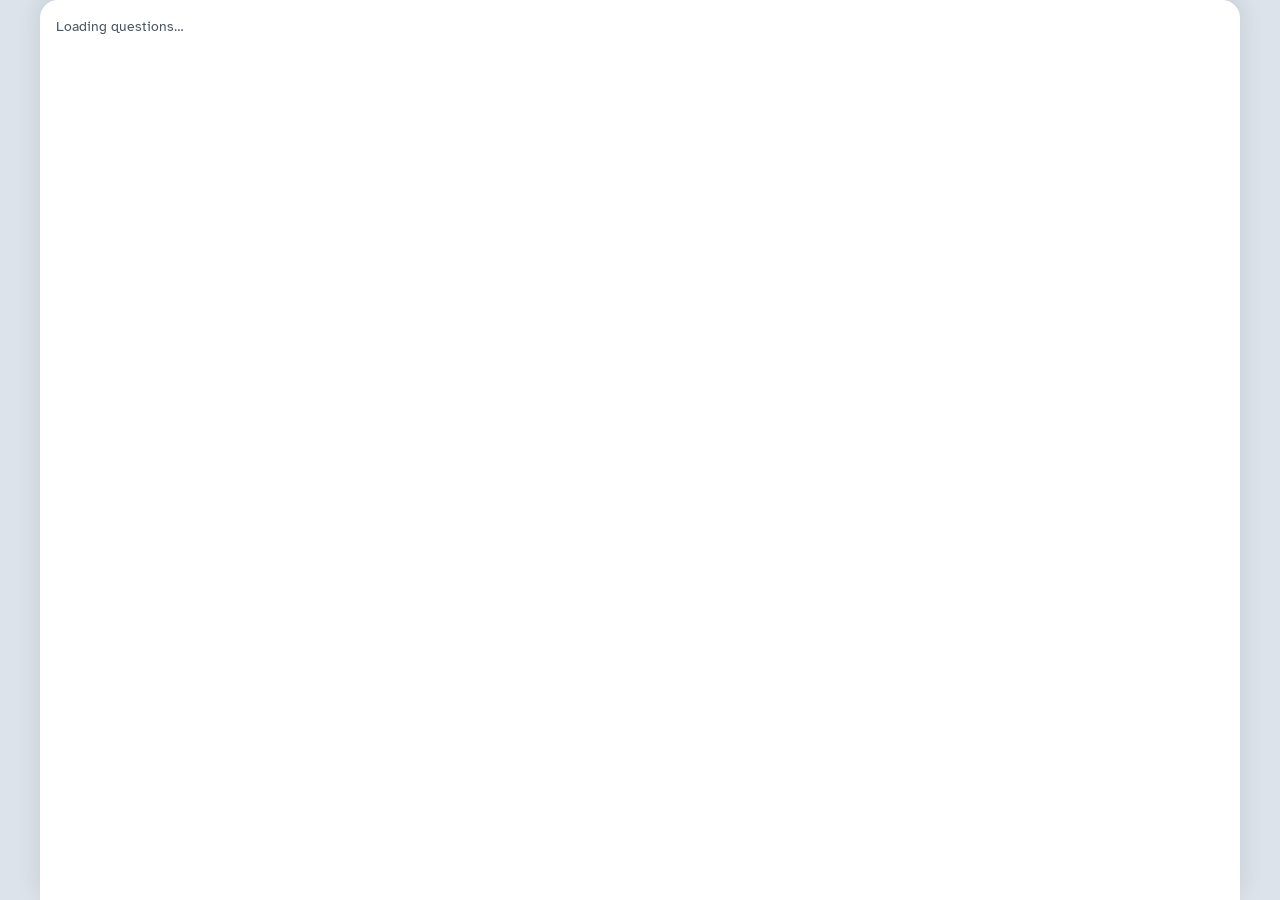
==== cna/index.html @ fd545876 "Jingle player: pick the sound - grand piano, electric piano or honky-tonk (saved per topic) Co-Autho" ====
<!doctype html>
<html lang="en">
<head>
<meta charset="utf-8">
<script>window.BUILD = "202611260921"; /* Auto-update: see tools/release.py */
(function () { try { fetch("../version.json?t=" + Date.now(), { cache: "no-store" }).then(function (r) { return r.ok ? r.json() : null; }).then(function (j) {
  if (!j || !j.build || j.build === window.BUILD) return;
  var k = "obReloaded:" + j.build; try { if (sessionStorage.getItem(k)) return; sessionStorage.setItem(k, "1"); } catch (e) {}
  var u = new URL(location.href); u.searchParams.set("u", j.build); location.replace(u.toString());
}).catch(function () {}); } catch (e) {} })();</script>
<meta name="viewport" content="width=device-width, initial-scale=1, viewport-fit=cover">
<title>CNA Ready Mock-up</title>
<link rel="stylesheet" href="https://fonts.googleapis.com/css2?family=Atkinson+Hyperlegible:wght@400;700&family=Fredoka:wght@500;600&display=swap">
<link rel="stylesheet" href="../css/app.css?v=202611260921">
<link rel="stylesheet" href="../css/evidence.css?v=202611260921">
<link rel="stylesheet" href="../css/calc.css?v=202611260921">
<link rel="stylesheet" href="../css/home.css?v=202611260921">
<link rel="stylesheet" href="../css/views.css?v=202611260921">
<link rel="stylesheet" href="../css/voice.css?v=202611260921">
<link rel="manifest" href="manifest.webmanifest">
<meta name="theme-color" content="#5A2340">
<link rel="apple-touch-icon" href="../images/icons/app-cna-180.png">
</head>
<body>
<div class="stage">
  <p class="note"><b>CNA Ready · question pop-up mock-up.</b> 20-question public sample of draft nurse assistant questions under review. English version; Spanish coming later.</p>
  <div class="holder" id="holder"><div class="phone" id="phone"></div></div>
  <p class="note">Shown at real phone proportions. On an actual phone it fills the screen.</p>
</div>
<script>window.APP_LABEL = "CNA"; window.EXAM = "CNA"; window.START_PAGE = "home"; window.EXAM_LINKS = { RRT: "../", SDS: "../sds/", RPSGT: "../rpsgt/", CNA: "./" }; window.EXAM_WEIGHTS = { "I-A": 14, "I-B": 39, "I-C": 8, "II-A": 11, "II-B": 2, "III-A": 8, "III-B": 7, "III-C": 3, "III-D": 8 };</script>
<script src="../js/progress.js?v=202611260921"></script>
<script src="../js/demo/cna.js?v=202611260921"></script>
<script src="../js/demo.js?v=202611260921"></script>
<script src="../js/stats.js?v=202611260921"></script>
<script src="../js/focus.js?v=202611260921"></script>
<script src="../js/chapters.js?v=202611260921"></script>
<script src="../js/exams.js?v=202611260921"></script>
<script src="../js/coach.js?v=202611260921"></script>
<script src="../js/scales.js?v=202611260921"></script>
<script src="../js/sleep_scales.js?v=202611260921"></script>
<script src="../js/cna_scales.js?v=202611260921"></script>
<script src="../js/acronyms.js?v=202611260921"></script>
<script src="../js/card_meta.js?v=202611260921"></script>
<script src="../js/scale_outline.js?v=202611260921"></script>
<script src="../js/calc.js?v=202611260921"></script>
<script src="../js/home.js?v=202611260921"></script>
<script src="../js/views.js?v=202611260921"></script>
<script src="../js/flash.js?v=202611260921"></script>
<script src="../js/app.js?v=202611260921"></script>
<script src="../js/memory_ideas.js?v=202611260921"></script>
<script src="../js/stickers.js?v=202611260921"></script>
<script src="../js/recall.js?v=202611260921"></script>
<script src="../js/jingle.js?v=202611260921"></script>
<script src="../js/voice.js?v=202611260921"></script>
<script src="../js/bin.js?v=202611260921"></script>
<script src="../js/scrollhint.js?v=202611260921"></script>
</body>
</html>
---- css/app.css ----
/* Layout: a phone-sized app screen centered on the desktop; fills the screen on a phone. Single light app look by design. */
:root {
  color-scheme: light;
  --desk: #CBD4DD; --ground: #DCE3EA; --sheet: #FFFFFF; --ink: #12202E; --muted: #4A5663; --rule: #E3E7EB;
  --accent: #0B5CAD; --accent-soft: #E8EEF5; --good: #0F7A46; --good-bg: #E6F4EC; --good-ink: #0B5E36;
  --bad: #C2410C; --bad-bg: #FDECE2; --bad-ink: #8A2E08; --off: #E3E7EB; --off-ink: #5B6672; --amber: #B7791F;
  --font: "Atkinson Hyperlegible", Arial, Helvetica, sans-serif;
}
html, body { height: 100%; }
body { margin: 0; background: var(--desk); color: var(--ink); font-family: var(--font); }
button, textarea, input { font-family: inherit; }
button:focus-visible, textarea:focus-visible, input:focus-visible { outline: 3px solid var(--accent); outline-offset: 2px; }
.stage { min-height: 100%; box-sizing: border-box; display: flex; flex-direction: column; align-items: center; justify-content: center; gap: 12px;
  padding-block: 16px; padding-left: max(16px, env(safe-area-inset-left, 0px)); padding-right: max(16px, env(safe-area-inset-right, 0px)); }
.note { margin: 0; font-size: 13px; color: #33404D; text-align: center; max-width: 390px; }
.holder { position: relative; flex-shrink: 0; }
.phone { position: absolute; left: 0; top: 0; transform-origin: 0 0; width: 406px; height: 860px; background: var(--ground);
  border-radius: 46px; overflow: hidden; display: flex; flex-direction: column; box-shadow: 0 20px 60px rgba(18,32,46,.28); border: 8px solid #12202E; box-sizing: border-box; }
@media (max-width: 500px) {
  .stage { padding: 0; display: block; }
  .note { display: none; }
  .holder { width: 100% !important; height: 100dvh !important; }
  .phone { position: relative; transform: none !important; width: 100%; height: 100dvh; border-radius: 0; border: 0; box-shadow: none; }
}
.appbar { height: 56px; flex-shrink: 0; padding: 0 8px 0 18px; display: flex; align-items: center; gap: 10px; color: #3E4A57; }
.appbar b { font-size: 15px; letter-spacing: .02em; }
.mode { font-size: 12px; font-weight: 700; padding: 3px 8px; border-radius: 6px; background: #fff; color: #0B4F94; font-variant-numeric: tabular-nums; }
.mode.exam { background: #12202E; color: #fff; }
.appbar .count { margin-left: auto; font-size: 14px; font-variant-numeric: tabular-nums; }
.iconbtn { width: 44px; height: 44px; border-radius: 22px; border: 0; background: transparent; color: #3E4A57; display: flex; align-items: center; justify-content: center; cursor: pointer; }
.sheet { flex: 1; min-height: 0; display: flex; flex-direction: column; background: var(--sheet); border-radius: 22px 22px 0 0; box-shadow: 0 -6px 24px rgba(18,32,46,.12); position: relative; }
.sheethead { flex-shrink: 0; padding: 10px 16px; display: flex; flex-direction: column; gap: 10px; border-bottom: 1px solid var(--rule); }
.grab { width: 40px; height: 5px; border-radius: 3px; background: #C9D2DC; align-self: center; }
.meta { display: flex; align-items: center; justify-content: space-between; gap: 8px; }
.qid { font-size: 13px; font-weight: 700; background: var(--accent-soft); color: #0B4F94; padding: 3px 9px; border-radius: 6px; letter-spacing: .03em; }
.sec { font-size: 13px; color: var(--muted); margin-left: 8px; }
.dots { display: flex; gap: 4px; }
.dots i { width: 8px; height: 8px; border-radius: 4px; background: #C9D2DC; }
.dots i.on { background: var(--accent); }
.whybtn { min-height: 36px; padding: 0 10px 0 8px; border-radius: 18px; border: 1.5px solid #C9D2DC; background: #fff; color: #0B4F94; font-weight: 700; font-size: 13px; cursor: pointer; margin-left: 8px; display: flex; align-items: center; gap: 5px; white-space: nowrap; }
.whybtn svg { width: 16px; height: 16px; }
.guide { flex-shrink: 0; margin: 10px 12px 0; padding: 10px 12px; border-radius: 12px; background: #FFF3D1; border: 1.5px solid #E8B13A; color: #4A3300;
  display: flex; align-items: flex-start; gap: 10px; font-size: 15px; font-weight: 700; line-height: 1.35; }
.guide svg { flex-shrink: 0; margin-top: 1px; color: var(--amber); }
.guide.ready { background: var(--good-bg); border-color: #3FA36B; color: #0B4A2B; }
.guide.ready svg { color: var(--good); }
.body { flex: 1; min-height: 0; display: flex; }
.content { flex: 1; min-width: 0; overflow-y: auto; padding: 16px 10px 24px 16px; display: flex; flex-direction: column; gap: 14px; }
.stem { margin: 0; font-size: 16px; line-height: 1.45; font-weight: 700; }
.vals { display: grid; grid-template-columns: max-content 1fr; column-gap: 18px; row-gap: 3px; padding-left: 14px; font-size: 15px; font-weight: 700; font-variant-numeric: tabular-nums; margin: 0; }
.vals dt, .vals dd { margin: 0; }
figure { margin: 0; display: flex; flex-direction: column; gap: 4px; }
.imgbtn { padding: 0; border: 0; background: none; cursor: zoom-in; position: relative; display: block; width: 100%; }
.imgbtn img { width: 100%; height: auto; display: block; border-radius: 6px; border: 1px solid var(--ground); }
.imgbtn .ex { position: absolute; right: 6px; bottom: 6px; width: 32px; height: 32px; border-radius: 16px; background: rgba(18,32,46,.78); color: #fff; display: flex; align-items: center; justify-content: center; }
figcaption { font-size: 12px; color: var(--muted); letter-spacing: .04em; }
.opts { list-style: none; margin: 0; padding: 0; display: flex; flex-direction: column; gap: 8px; }
.opt { display: flex; align-items: stretch; border: 1.5px solid #D5DCE3; border-radius: 12px; background: #fff; }
.pick { flex: 1; min-width: 0; display: flex; gap: 6px; text-align: left; padding: 10px 10px; border: 0; background: none; border-radius: 11px; font-size: 16px; line-height: 1.4; color: var(--ink); cursor: pointer; min-height: 48px; }
.pick:disabled { cursor: default; }
.pick .l { font-weight: 700; width: 22px; flex-shrink: 0; }
.pick .t { font-weight: 700; }
.strike { width: 44px; flex-shrink: 0; border: 0; border-left: 1px solid var(--rule); background: none; color: #6B7480; display: flex; align-items: center; justify-content: center; cursor: pointer; border-radius: 0 11px 11px 0; }
.opt.sel { border: 2px solid var(--accent); background: var(--accent-soft); }
.opt.sel .pick { color: #0B2E55; }
.opt.out { background: #F4F6F8; border-color: #E3E7EB; }
.opt.out .pick { color: #6B7480; }
.opt.out .t { font-weight: 400; text-decoration: line-through; }
.opt.out .strike { color: #0B4F94; }
.opt.ok { background: var(--good-bg); border: 2px solid #3FA36B; }
.opt.ok .pick { color: var(--good-ink); }
.opt.no { background: var(--bad-bg); border: 2px solid #E08A5E; }
.opt.no .pick { color: var(--bad-ink); }
.opt.dim .pick { color: var(--muted); }
.opt.dim .t { font-weight: 400; }
.tag { display: block; font-size: 13px; font-weight: 700; margin-top: 2px; }
.result { display: flex; flex-direction: column; gap: 8px; border-top: 1px solid var(--rule); padding-top: 14px; }
.result h3 { margin: 0; display: flex; align-items: center; gap: 6px; font-size: 18px; }
.result h3.ok { color: var(--good-ink); } .result h3.no { color: #A3360A; }
.result p { margin: 0; font-size: 15px; line-height: 1.5; color: #24313E; }
.result:focus { outline: none; }
.result.flash { animation: flash 1.4s ease-out; border-radius: 10px; }
@keyframes flash { 0% { background: #FFF3D1; box-shadow: 0 0 0 6px #FFF3D1; } 100% { background: transparent; box-shadow: 0 0 0 6px transparent; } }
@media (prefers-reduced-motion: reduce) { .result.flash { animation: none; } }
.ribbon { width: 76px; flex-shrink: 0; padding: 16px 12px 16px 6px; box-sizing: border-box; display: flex; flex-direction: column; align-items: center; gap: 10px; border-left: 1px solid var(--rule); background: #F6F8FA; }
.rb { width: 54px; height: 54px; border-radius: 14px; font-size: 21px; font-weight: 700; display: flex; align-items: center; justify-content: center; cursor: pointer; border: 2px solid var(--accent); background: #fff; color: var(--accent); }
.rb.sel { background: var(--accent); color: #fff; }
.rb.out { background: var(--off); border-color: var(--off); color: #6B7480; text-decoration: line-through; }
.rb.ok { background: var(--good); border-color: var(--good); color: #fff; }
.rb.no { background: var(--bad); border-color: var(--bad); color: #fff; }
.rb.dim { background: #EEF1F4; border-color: #EEF1F4; color: #6B7480; cursor: default; }
.spacer { flex: 1; }
.ns { width: 54px; min-height: 58px; border-radius: 14px; border: 2px dashed #C99A2E; background: #fff; color: #8A5A00; display: flex; flex-direction: column; align-items: center; justify-content: center; gap: 2px; cursor: pointer; padding: 4px 0; }
.ns span { font-size: 11px; font-weight: 700; line-height: 1.1; text-align: center; }
.ns.on { background: #FFF3D1; border: 2px solid #C99A2E; color: #5A3E00; }
.ns:disabled { opacity: .45; cursor: default; }
.rl { display: flex; flex-direction: column; gap: 8px; padding: 12px; border-radius: 12px; background: #F6F8FA; border: 1px solid var(--rule); }
.rl p { margin: 0; font-size: 14px; line-height: 1.45; color: #24313E; }
.rl .st { display: flex; align-items: center; gap: 8px; font-weight: 700; font-size: 14px; }
.rl .st svg { flex-shrink: 0; }
.rl.on { background: #FFF8E6; border-color: #EBC46A; }
.rl.clear { background: var(--good-bg); border-color: #8CCAA6; }
.btn.small { min-height: 40px; padding: 0 12px; font-size: 14px; align-self: flex-start; }
.badge { display: inline-block; font-size: 11px; font-weight: 700; padding: 2px 7px; border-radius: 10px; background: #FFF3D1; color: #6A4A00; border: 1px solid #EBC46A; margin-top: 3px; }
.stats { flex: 1; min-height: 0; overflow-y: auto; padding: 18px 16px 24px; display: flex; flex-direction: column; gap: 16px; }
.stats h2 { margin: 0; font-size: 24px; } .stats h3 { margin: 0; font-size: 17px; }
.tiles { display: grid; grid-template-columns: repeat(3, minmax(0, 1fr)); gap: 8px; }
.tiles div { background: #F6F8FA; border: 1px solid var(--rule); border-radius: 12px; padding: 10px; }
.tiles b { display: block; font-size: 22px; font-variant-numeric: tabular-nums; } .tiles span { font-size: 12px; color: var(--muted); }
.tiles div.amber { background: #FFF8E6; border-color: #EBC46A; }
.card { border: 1.5px solid var(--rule); border-radius: 14px; padding: 14px; display: flex; flex-direction: column; gap: 12px; }
.rvlist { list-style: none; margin: 0; padding: 0; display: flex; flex-direction: column; gap: 8px; }
.rvlist li { display: flex; align-items: center; gap: 10px; padding: 8px 10px; border-radius: 10px; background: #FFF8E6; border: 1px solid #EBC46A; }
.rvlist .info { flex: 1; min-width: 0; font-size: 13px; color: #4A3300; } .rvlist .info b { display: block; font-size: 15px; color: var(--ink); }
.rvlist .rm { width: 40px; height: 40px; border-radius: 20px; border: 0; background: transparent; color: #6A4A00; display: flex; align-items: center; justify-content: center; cursor: pointer; }
.empty { margin: 0; font-size: 14px; color: var(--muted); }
.chips { display: flex; flex-wrap: wrap; gap: 8px; }
.chip { min-height: 40px; padding: 0 12px; border-radius: 20px; border: 1.5px solid #C9D2DC; background: #fff; color: #24313E; font-size: 14px; font-weight: 700; cursor: pointer; display: flex; align-items: center; gap: 6px; }
.chip[aria-pressed="true"] { background: var(--accent); border-color: var(--accent); color: #fff; }
.chip .n { font-weight: 400; opacity: .85; }
.match { margin: 0; font-size: 14px; color: var(--muted); }
.link { background: none; border: 0; color: #0B4F94; font-weight: 700; font-size: 13px; cursor: pointer; padding: 6px 0; align-self: flex-start; text-decoration: underline; }
.final { width: 54px; height: 72px; border-radius: 14px; display: flex; flex-direction: column; align-items: center; justify-content: center; gap: 2px; border: 2px solid var(--good); background: var(--good); color: #fff; cursor: pointer; box-shadow: 0 4px 12px rgba(15,122,70,.35); margin-top: 6px; }
.final span { font-size: 12px; font-weight: 700; }
.final:disabled { background: var(--off); border-color: var(--off); color: var(--off-ink); cursor: not-allowed; box-shadow: none; }
.foot { flex-shrink: 0; min-height: 72px; box-sizing: border-box; padding: 12px 16px 14px 16px; border-top: 1px solid var(--rule); display: flex; align-items: center; gap: 10px; }
.foot p { margin: 0; font-size: 14px; line-height: 1.35; color: #3E4A57; }
.btn { min-height: 48px; padding: 0 18px; border-radius: 12px; font-size: 16px; font-weight: 700; cursor: pointer; border: 0; background: var(--accent); color: #fff; }
.btn.line { background: #fff; border: 2px solid var(--bad); color: #A3360A; display: flex; align-items: center; gap: 6px; padding: 0 14px; font-size: 15px; }
.btn.grey { background: #fff; border: 2px solid #AAB4BF; color: #24313E; }
.btn:disabled { background: var(--off); color: var(--off-ink); cursor: not-allowed; }
.scrim { position: absolute; inset: 0; background: rgba(18,32,46,.45); display: flex; align-items: flex-end; z-index: 5; }
.dialog { width: 100%; box-sizing: border-box; background: #fff; border-radius: 22px 22px 0 0; padding: 20px 18px 22px; display: flex; flex-direction: column; gap: 14px; max-height: 92%; overflow-y: auto; }
.dialog h2 { margin: 0; font-size: 20px; }
.dialog .sub { margin: 4px 0 0; font-size: 14px; color: var(--muted); }
fieldset { border: 0; margin: 0; padding: 0; display: flex; flex-direction: column; gap: 8px; }
legend { font-size: 15px; font-weight: 700; padding: 0; margin-bottom: 8px; }
.reason { min-height: 44px; display: flex; align-items: center; gap: 10px; text-align: left; padding: 8px 12px; border-radius: 10px; font-size: 15px; cursor: pointer; background: #fff; border: 1.5px solid #C9D2DC; color: #24313E; }
.reason i { width: 16px; height: 16px; border-radius: 8px; box-sizing: border-box; border: 2px solid #8A939E; flex-shrink: 0; }
.reason[aria-pressed="true"] { background: var(--accent-soft); border: 2px solid var(--accent); color: #0B2E55; font-weight: 700; }
.reason[aria-pressed="true"] i { border: 5px solid var(--accent); background: #fff; }
.reason small { display: block; font-weight: 400; color: var(--muted); font-size: 13px; margin-top: 2px; }
label { font-size: 15px; font-weight: 700; }
textarea { font-size: 15px; padding: 10px 12px; border: 1.5px solid #AAB4BF; border-radius: 10px; resize: vertical; color: var(--ink); width: 100%; box-sizing: border-box; }
.row { display: flex; gap: 10px; } .row .btn { flex: 1; }
.switch { display: flex; align-items: center; gap: 12px; padding: 10px 12px; border: 1.5px solid #C9D2DC; border-radius: 10px; cursor: pointer; }
.switch input { width: 22px; height: 22px; accent-color: var(--accent); flex-shrink: 0; }
.switch span { font-size: 15px; font-weight: 700; } .switch small { display: block; font-weight: 400; color: var(--muted); font-size: 13px; margin-top: 2px; }
.intro { align-items: center; padding: 14px; box-sizing: border-box; }
.intro .dialog { border-radius: 22px; max-height: 100%; gap: 12px; }
.eyebrow { margin: 0; font-size: 12px; font-weight: 700; letter-spacing: .08em; text-transform: uppercase; color: var(--amber); }
.intro ul { margin: 0; padding: 0; list-style: none; display: flex; flex-direction: column; gap: 12px; }
.intro li { display: grid; grid-template-columns: 28px 1fr; gap: 8px; font-size: 15px; line-height: 1.45; color: #24313E; }
.intro li b { color: var(--ink); }
.intro .num { width: 26px; height: 26px; border-radius: 13px; background: var(--accent-soft); color: #0B4F94; font-weight: 700; font-size: 14px; display: flex; align-items: center; justify-content: center; }
.intro .cite { color: var(--muted); font-size: 13px; }
.intro .tip { margin: 0; padding: 10px 12px; border-radius: 12px; background: #FFF3D1; border: 1.5px solid #E8B13A; color: #4A3300; font-size: 14px; line-height: 1.4; }
.intro details { font-size: 13px; color: var(--muted); }
.intro summary { cursor: pointer; font-weight: 700; color: #0B4F94; min-height: 32px; display: flex; align-items: center; }
.intro details ol { margin: 6px 0 0; padding-left: 18px; display: flex; flex-direction: column; gap: 6px; line-height: 1.4; }
.intro details a { color: #0B4F94; }
.results { flex: 1; min-height: 0; overflow-y: auto; padding: 20px 16px; display: flex; flex-direction: column; gap: 14px; }
.results h2 { margin: 0; font-size: 24px; }
.score { display: flex; gap: 10px; }
.score div { flex: 1; background: #F6F8FA; border: 1px solid var(--rule); border-radius: 12px; padding: 12px; }
.score b { display: block; font-size: 26px; font-variant-numeric: tabular-nums; }
.score span { font-size: 13px; color: var(--muted); }
.rlist { list-style: none; margin: 0; padding: 0; display: flex; flex-direction: column; gap: 8px; }
.rlist li { display: flex; align-items: center; gap: 10px; border: 1.5px solid var(--rule); border-radius: 12px; padding: 10px 12px; }
.rlist .mark { width: 28px; height: 28px; border-radius: 14px; display: flex; align-items: center; justify-content: center; flex-shrink: 0; color: #fff; font-weight: 700; }
.rlist .mark.ok { background: var(--good); } .rlist .mark.no { background: var(--bad); }
.rlist .info { flex: 1; min-width: 0; font-size: 14px; } .rlist .info b { display: block; font-size: 15px; }
.rlist .btn { min-height: 44px; padding: 0 14px; font-size: 14px; }
.viewer { position: absolute; inset: 0; background: #0B1118; z-index: 50; display: flex; flex-direction: column; color: #fff; }
.vbar { height: 64px; flex-shrink: 0; box-sizing: border-box; display: flex; align-items: center; gap: 6px; padding: 0 10px; }
.vbar .ttl { flex: 1; }
.vb { height: 44px; min-width: 44px; padding: 0 12px; border-radius: 22px; border: 0; background: rgba(255,255,255,.14); color: #fff; display: flex; align-items: center; justify-content: center; gap: 6px; font-size: 14px; font-weight: 700; cursor: pointer; }
.vb:disabled { background: rgba(255,255,255,.06); color: #6B7480; cursor: not-allowed; }
.zl { min-width: 44px; text-align: center; font-size: 15px; font-weight: 700; font-variant-numeric: tabular-nums; }
.vscroll { flex: 1; min-height: 0; overflow: auto; display: flex; padding: 12px; box-sizing: border-box; cursor: grab; }
.vbox { position: relative; margin: auto; flex-shrink: 0; }
.vbox img { border-radius: 4px; background: #0F1720; user-select: none; -webkit-user-drag: none; }
.vhint { margin: 0; flex-shrink: 0; padding: 10px 16px 14px; font-size: 13px; color: #B8C2CC; text-align: center; }
@media (prefers-reduced-motion: no-preference) { .rb, .final, .reason, .opt { transition: background-color .12s, color .12s, border-color .12s; } }

.prog { width: 64px; height: 6px; border-radius: 3px; background: #DCE3EA; overflow: hidden; }
.prog i { display: block; height: 100%; background: var(--accent); border-radius: 3px; }
.draft { font-size: 11px; font-weight: 700; letter-spacing: .06em; text-transform: uppercase; color: #6A4A00; background: #FFF3D1; border: 1px solid #EBC46A; padding: 2px 6px; border-radius: 5px; margin-left: 6px; }

.vet { display: flex; flex-direction: column; gap: 10px; padding: 14px; border-radius: 14px; border: 2px solid #1F3864; background: #F4F7FB; }
.vet .vclaude { margin: 0; font-size: 13px; line-height: 1.4; color: #4A3300; background: #FFF3D1; border: 1px solid #EBC46A; border-radius: 8px; padding: 8px 10px; }
.vchip.ok[aria-pressed="true"] { background: var(--good); border-color: var(--good); }
.vchip.fix[aria-pressed="true"] { background: var(--bad); border-color: var(--bad); }
.vsaved { margin: 0; font-size: 13px; color: var(--muted); }
.warn { color: #A3360A; font-weight: 700; }
.vlist { list-style: none; margin: 0; padding: 0; display: flex; flex-direction: column; gap: 6px; }
.vrow { width: 100%; display: flex; align-items: center; gap: 10px; text-align: left; padding: 8px 10px; border-radius: 10px; border: 1.5px solid var(--rule); background: #fff; cursor: pointer; font: inherit; color: var(--ink); min-height: 48px; }
.vrank { font-size: 12px; font-weight: 700; color: var(--muted); width: 34px; flex-shrink: 0; font-variant-numeric: tabular-nums; }
.vrow .info { flex: 1; min-width: 0; font-size: 12px; color: var(--muted); } .vrow .info b { display: block; font-size: 14px; color: var(--ink); }
.vtag { font-size: 12px; font-weight: 700; padding: 3px 8px; border-radius: 10px; white-space: nowrap; }
.vtag.ok { background: var(--good-bg); color: var(--good-ink); } .vtag.fix { background: var(--bad-bg); color: var(--bad-ink); } .vtag.todo { background: #EEF1F4; color: var(--muted); }

/* Scale reference cards (info button after the final answer) */
.scalerow { display: flex; flex-wrap: wrap; gap: 8px; margin: 2px 0 4px; }
.scalebtn { display: inline-flex; align-items: center; gap: 8px; min-height: 44px; padding: 8px 14px; border-radius: 22px; border: 1.5px solid #1F5FA8; background: #EEF4FB; color: #154A86; font: inherit; font-size: 14px; font-weight: 700; cursor: pointer; text-align: left; }
.scalebtn:hover { background: #E1ECF8; }
.scaledlg { gap: 10px; }
.schead { display: flex; align-items: flex-start; justify-content: space-between; gap: 10px; }
.schead .vb { background: #EEF1F4; color: #24313E; flex-shrink: 0; }
.sctwrap { overflow-x: auto; -webkit-overflow-scrolling: touch; display: flex; flex-direction: column; gap: 10px; }
.sct { border-collapse: collapse; width: 100%; font-size: 13px; line-height: 1.35; }
.sct th { background: #1F3864; color: #fff; text-align: left; padding: 7px 8px; font-weight: 700; }
.sct td { border-bottom: 1px solid #E3E8EE; padding: 7px 8px; vertical-align: top; color: #24313E; }
.sct tr:nth-child(even) td { background: #F6F8FA; }
.sct tr.askhit td { background: #FFF3D1 !important; box-shadow: inset 3px 0 0 var(--buoy, #F5B83D); font-weight: 600; }
.scnote { margin: 0; font-size: 14px; line-height: 1.45; color: #24313E; background: #FFF7E6; border-left: 4px solid #D99A1E; padding: 8px 10px; border-radius: 6px; }
.scsrc { margin: 0; font-size: 12px; color: var(--muted); }

/* Vetting page */
.vconf{margin:2px 0 8px;font-size:14px;color:#334155}.vconf b{font-size:18px;color:#1F3864;margin-right:4px}.vnote{margin:6px 0 0;font-size:13px;line-height:1.4;color:#475569}
.qid { white-space: nowrap; }
---- css/home.css ----
/* Home and Products pages, Otter Bay theme. Owner: Ken + Claude. Kept separate from app.css (shared). */
.ob {
  --bay: #0A4A63; --tide: #3FB8B3; --glass: #E7F4F3; --kelp: #2F6B4F; --otter: #7A4E2D; --buoy: #F5B83D; --ink2: #12303D;
  flex: 1; min-height: 0; display: flex; flex-direction: column; background: var(--glass); color: var(--ink2);
}
.obtop { height: 56px; flex-shrink: 0; display: flex; align-items: center; justify-content: space-between; padding: 0 8px 0 18px; background: var(--bay); color: #fff; }
.wm { font-family: "Fredoka", var(--font); font-weight: 600; font-size: 21px; letter-spacing: .01em; display: flex; flex-direction: column; line-height: 1.05; }
.wm small { font-family: var(--font); font-weight: 400; font-size: 11px; color: rgba(255,255,255,.72); letter-spacing: .02em; }
.sky { position: absolute; left: 0; top: 0; width: 100%; height: 100px; pointer-events: none; }
.bay > *:not(.sky) { position: relative; }
.obgear { width: 44px; height: 44px; border: 0; border-radius: 22px; background: transparent; color: #CFE9EC; display: flex; align-items: center; justify-content: center; cursor: pointer; }
.obscroll { flex: 1; min-height: 0; overflow-y: auto; padding-bottom: 18px; }
.ob h1 { font-family: "Fredoka", var(--font); font-weight: 600; margin: 0; line-height: 1.15; }
.ob h2 { font-family: "Fredoka", var(--font); font-weight: 600; font-size: 19px; margin: 0 0 10px; color: var(--bay); }

/* The bay: one illustrated moment. The otter from the loading video swims along carrying today's practice on its back. */
.bay { background: linear-gradient(180deg, var(--bay) 0%, var(--mid) 55%, var(--low) 100%); color: #fff; padding: 8px 18px 0; position: relative; overflow: hidden; }
.hello { margin: 0; font-size: 15px; color: #BFE5E6; }
.bay h1 { font-size: 27px; margin-top: 2px; max-width: 15ch; }
.water { position: relative; margin: 0 -18px 0; height: 288px; }
.raft { position: absolute; left: 50%; bottom: 22px; width: 330px; height: 288px; transform: translateX(-50%); animation: bob 5s ease-in-out 1; }
.today { position: absolute; z-index: 2; left: 10px; bottom: 88px; width: 190px; background: #fff; color: var(--ink2); border-radius: 18px; padding: 14px 14px 12px; box-shadow: 0 10px 24px rgba(4, 34, 48, .35); box-sizing: border-box; }
.tl { margin: 0; font-size: 13px; font-weight: 700; color: var(--kelp); }
.tb { margin: 4px 0 12px; font-size: 16px; font-weight: 700; line-height: 1.3; }
.obstart { width: 100%; min-height: 46px; border: 0; border-radius: 12px; background: var(--buoy); color: var(--accentInk); font: inherit; font-weight: 700; font-size: 16px; cursor: pointer; }
.obstart:hover { filter: brightness(1.04); }
.otter { position: absolute; z-index: 1; left: -8px; bottom: 4px; width: 346px; height: auto; overflow: visible; }
.o-body { animation: swim 3.2s ease-in-out infinite; transform-origin: 70% 70%; }
.o-wake path + path { stroke-dasharray: 70 7; animation: wake 3s linear infinite; }
@keyframes swim { 0%, 100% { transform: translateY(0) rotate(0); } 50% { transform: translateY(2px) rotate(-.8deg); } }
@keyframes wake { to { stroke-dashoffset: 77; } }
.waves { position: absolute; left: 0; right: 0; bottom: 0; width: 100%; height: 56px; z-index: 3; }
@keyframes bob { 0%, 100% { transform: translate(-50%, 0) rotate(0); } 50% { transform: translate(-50%, 5px) rotate(-1deg); } }
@media (prefers-reduced-motion: reduce) { .raft, .o-body, .o-wake path + path { animation: none; } }

.obsec { padding: 18px 16px 0; }
.exams { display: grid; grid-template-columns: repeat(2, minmax(0, 1fr)); gap: 8px; }
.ex { display: flex; flex-direction: column; gap: 2px; padding: 10px; border-radius: 14px; background: #fff; border: 2px solid #CFE3E6; color: var(--ink2); text-decoration: none; min-height: 64px; box-sizing: border-box; }
.ex b { font-size: 15px; } .ex small { font-size: 12px; color: #4F6B75; line-height: 1.25; }
.ex.on { border-color: var(--bay); background: var(--bay); color: #fff; } .ex.on small { color: #BFE5E6; }
a.ex:hover { border-color: var(--tide); }
.ex.soon { background: transparent; border-style: dashed; color: #5D7882; }
.meter { background: #fff; border-radius: 16px; padding: 14px; display: flex; flex-direction: column; gap: 8px; font-size: 15px; }
.meter b { font-size: 22px; font-family: "Fredoka", var(--font); color: var(--bay); }
.track { height: 10px; border-radius: 5px; background: #D7EBEC; overflow: hidden; }
.track i { display: block; height: 100%; background: linear-gradient(90deg, var(--tide), var(--bay)); border-radius: 5px; }
.mrow { display: flex; justify-content: space-between; font-size: 13px; color: #4F6B75; }
.ways { display: grid; grid-template-columns: 1fr 1fr; gap: 8px; }
.way { text-align: left; display: flex; flex-direction: column; gap: 3px; padding: 12px; border-radius: 14px; border: 0; background: #fff; color: var(--ink2); font: inherit; cursor: pointer; min-height: 78px; border-left: 5px solid var(--tide); }
.way:nth-child(2) { border-left-color: var(--bay); } .way:nth-child(3) { border-left-color: var(--kelp); } .way:nth-child(4) { border-left-color: var(--buoy); }
.way b { font-size: 15px; } .way span { font-size: 13px; color: #4F6B75; line-height: 1.3; }
.tide { display: grid; grid-template-columns: repeat(7, 1fr); gap: 6px; height: 120px; align-items: end; background: #fff; border-radius: 16px; padding: 12px 12px 8px; box-sizing: border-box; }
.tcol { height: 100%; display: flex; flex-direction: column; justify-content: flex-end; align-items: center; gap: 4px; }
.tbar { width: 100%; max-width: 26px; border-radius: 13px 13px 4px 4px; background: linear-gradient(180deg, var(--tide), var(--bay)); position: relative; min-height: 4px; }
.tbar span { position: absolute; top: -17px; left: 0; right: 0; text-align: center; font-size: 11px; font-weight: 700; color: var(--bay); }
.tcol i { font-style: normal; font-size: 12px; color: #4F6B75; }
.fine { margin: 6px 0 0; font-size: 12px; color: #5D7882; } .fine.pad { padding: 14px 16px 0; }

.bnav { flex-shrink: 0; display: grid; grid-template-columns: repeat(4, 1fr); background: #fff; border-top: 1px solid #D3E5E7; padding: 4px 4px 8px; }
.nb { display: flex; flex-direction: column; align-items: center; gap: 2px; min-height: 52px; border: 0; background: none; color: #5D7882; font: inherit; font-size: 12px; font-weight: 700; cursor: pointer; border-radius: 12px; }
.nb { position: relative; }
.nbadge { position: absolute; top: 0; left: calc(50% + 10px); min-width: 30px; height: 18px; padding: 0 6px; border-radius: 9px; background: #3A4654; color: #fff; font-size: 11px; font-weight: 800; font-style: normal; line-height: 18px; text-align: center; box-shadow: 0 0 0 2px #fff; }
.bpset { margin: 6px 0 -6px; font-size: 12px; font-weight: 800; letter-spacing: .05em; text-transform: uppercase; color: #5B6672; }
.nb.on { color: var(--bay); } .nb.on svg { stroke-width: 2.6; }

/* Products */
.ph { font-size: 28px; color: var(--bay); }
.lede { margin: 6px 0 0; font-size: 15px; line-height: 1.45; color: #2F4A55; max-width: 34ch; }
.prod { margin: 16px 16px 0; background: #fff; border-radius: 20px; padding: 16px; border-top: 6px solid var(--pc); }
.phead { display: flex; align-items: center; gap: 12px; }
.pmark { width: 52px; height: 52px; flex-shrink: 0; }
.prod h2 { margin: 0; color: var(--ink2); font-size: 20px; }
.pstat { display: inline-block; margin-top: 3px; font-size: 12px; font-weight: 700; color: var(--pc); }
.pstat.soon { color: #6A5A3A; }
.prod p { margin: 10px 0 0; font-size: 15px; line-height: 1.45; color: #2F4A55; }
.prod ul { margin: 10px 0 0; padding-left: 18px; font-size: 14px; line-height: 1.5; color: #2F4A55; }
.pfoot { display: flex; align-items: center; justify-content: space-between; gap: 10px; margin-top: 14px; }
.price { font-size: 13px; color: #5D7882; }
.pbtn { min-height: 44px; padding: 0 16px; border-radius: 12px; border: 0; background: var(--pc); color: #fff; font: inherit; font-weight: 700; font-size: 15px; display: inline-flex; align-items: center; text-decoration: none; cursor: pointer; }
.pbtn.off { background: #E3ECEE; color: #5D7882; cursor: default; }
.raft2 { background: #FBF6EE; }

.homebtn { border: 0; background: none; font: inherit; font-weight: 700; font-size: 15px; color: #3E4A57; padding: 8px 6px 8px 0; cursor: pointer; display: flex; align-items: center; gap: 4px; }
.homebtn::before { content: ""; width: 9px; height: 9px; border-left: 2.5px solid currentColor; border-bottom: 2.5px solid currentColor; transform: rotate(45deg); margin-right: 3px; }

/* Stats page in the Otter Bay frame (content from stats.js) */
.obstats .stats { overflow: visible; padding: 16px 16px 8px; gap: 14px; }
.obstats .tiles div { background: #fff; border: 0; border-radius: 14px; }
.obstats .tiles b { font-family: "Fredoka", var(--font); color: var(--bay); }
.obstats .tiles div.amber { background: #FFF6DE; }
.obstats .tiles div.amber b { color: #8A5A00; }
.obstats .card { background: #fff; border: 0; border-radius: 18px; }
.obstats .card h3 { font-family: "Fredoka", var(--font); font-weight: 600; font-size: 18px; color: var(--bay); }
.obstats .chip[aria-pressed="true"] { background: var(--bay); border-color: var(--bay); }
.obstats .btn { background: var(--bay); }
.obstats .btn:disabled { background: var(--off); }
.secrow { display: grid; grid-template-columns: 98px 1fr 76px; grid-template-rows: auto auto; column-gap: 10px; align-items: center; padding: 6px 8px; border-radius: 10px; }
.secrow.weak { background: #FFF6DE; }
.sname { font-weight: 700; font-size: 14px; }
.sbar { height: 10px; border-radius: 5px; background: #D7EBEC; overflow: hidden; }
.sbar i { display: block; height: 100%; border-radius: 5px; background: linear-gradient(90deg, var(--tide), var(--bay)); }
.secrow.weak .sbar i { background: #E3A21A; }
.sval { font-size: 14px; font-weight: 700; text-align: right; font-variant-numeric: tabular-nums; }
.scount { grid-column: 2 / 4; font-size: 12px; color: #5D7882; }
.dom { border-radius: 12px; }
.dom > summary { list-style: none; cursor: pointer; }
.dom > summary::-webkit-details-marker { display: none; }
.dom > summary .sname::before { content: "▸ "; color: #5D7882; }
.dom[open] > summary .sname::before { content: "▾ "; }
.secrow.sub { margin-left: 12px; }
.secrow.sub .sname { font-weight: 400; }

/* Practice builder (stats.js content inside the Otter Bay frame) */
.obstats .stats { gap: 18px; }
.step h2 { margin: 0 0 8px; }
.steph { display: flex; align-items: baseline; justify-content: space-between; }
.hint { margin: 0 0 8px; font-size: 13px; color: #5D7882; }
.pick2s { display: flex; flex-direction: column; gap: 6px; }
.pick2 { display: grid; grid-template-columns: 22px 1fr auto; align-items: center; gap: 10px; text-align: left; padding: 10px 12px; border-radius: 14px; border: 2px solid transparent; background: #fff; font: inherit; color: var(--ink2); cursor: pointer; min-height: 56px; }
.pick2 b { display: block; font-size: 15px; } .pick2 small { display: block; font-size: 12px; color: #5D7882; }
.pick2 em { font-style: normal; font-weight: 700; font-size: 15px; color: var(--bay); font-variant-numeric: tabular-nums; }
.pick2 .dot { width: 18px; height: 18px; border-radius: 9px; border: 2px solid #9DB3BA; box-sizing: border-box; }
.pick2[aria-pressed="true"] { border-color: var(--bay); }
.pick2[aria-pressed="true"] .dot { border: 6px solid var(--bay); }
.pick2:disabled { opacity: .5; cursor: default; }
.dom { background: #fff; border-radius: 14px; margin-bottom: 8px; padding: 0 10px; }
.dom[open] { padding-bottom: 8px; }
.dom > summary { list-style: none; cursor: pointer; display: flex; justify-content: space-between; align-items: center; min-height: 44px; }
.dom > summary::-webkit-details-marker { display: none; }
.dname { font-weight: 700; font-size: 15px; } .dname::before { content: "▸ "; color: #5D7882; } .dom[open] .dname::before { content: "▾ "; }
.dmeta { font-size: 13px; color: #5D7882; white-space: nowrap; margin-left: 8px; }
.link.small { font-size: 12px; padding: 2px 0 6px; }
.secpick { width: 100%; display: grid; grid-template-columns: 24px 1fr auto; gap: 10px; align-items: center; text-align: left; padding: 8px 6px; border: 0; border-top: 1px solid #E3EEF0; background: none; font: inherit; color: var(--ink2); cursor: pointer; }
.secpick .box { width: 22px; height: 22px; border-radius: 6px; border: 2px solid #9DB3BA; box-sizing: border-box; display: flex; align-items: center; justify-content: center; color: #fff; }
.secpick.on .box { background: var(--bay); border-color: var(--bay); }
.secpick.on { background: color-mix(in srgb, var(--tide) 12%, white); border-radius: 10px; }
.stext b { font-size: 14px; } .stext small { display: block; font-size: 12px; color: #5D7882; line-height: 1.3; margin: 1px 0 5px; }
.secpick .sbar { display: block; height: 7px; border-radius: 4px; background: #D7EBEC; overflow: hidden; }
.secpick .sbar i { display: block; height: 100%; background: linear-gradient(90deg, var(--tide), var(--bay)); }
.secpick .sval { font-weight: 700; font-size: 14px; text-align: right; font-variant-numeric: tabular-nums; } .secpick .sval small { display: block; font-weight: 400; font-size: 11px; color: #5D7882; }
.weaktag { font-style: normal; font-size: 11px; font-weight: 700; color: #7A4E00; background: #FFE7B0; padding: 1px 6px; border-radius: 8px; margin-left: 4px; }
.more { background: #fff; border-radius: 14px; padding: 2px 12px 10px; }
.more > summary { list-style: none; cursor: pointer; display: flex; justify-content: space-between; align-items: center; min-height: 48px; }
.more > summary::-webkit-details-marker { display: none; }
.more > summary h2 { margin: 0; } .more > summary .hint { margin: 0; }
.more fieldset { margin-top: 6px; }
.chip .n { margin-left: 4px; }
.modes { display: grid; grid-template-columns: repeat(auto-fit, minmax(110px, 1fr)); gap: 8px; margin-top: 10px; }
.mode2 { text-align: left; padding: 10px 12px; border-radius: 14px; border: 2px solid transparent; background: #fff; font: inherit; color: var(--ink2); cursor: pointer; }
.mode2 b { display: block; font-size: 15px; } .mode2 small { display: block; font-size: 12px; color: #5D7882; line-height: 1.3; }
.mode2[aria-pressed="true"] { border-color: var(--bay); }
.obstats .match { margin-top: 8px; }
.startbar { flex-shrink: 0; display: flex; align-items: center; gap: 10px; padding: 10px 14px; background: #fff; border-top: 1px solid #D3E5E7; box-shadow: 0 -6px 16px rgba(10, 74, 99, .08); }
.startbar span { flex: 1; font-size: 13px; color: #4F6B75; }
.startbar .obstart { width: auto; padding: 0 18px; }
.startbar .obstart:disabled { background: var(--off); color: var(--off-ink); cursor: not-allowed; }

.seg { display: grid; grid-template-columns: repeat(3, 1fr); background: #fff; border-radius: 12px; padding: 4px; gap: 4px; margin-bottom: 8px; }
.seg button { min-height: 40px; border: 0; border-radius: 9px; background: none; font: inherit; font-weight: 700; font-size: 14px; color: #4F6B75; cursor: pointer; }
.seg button[aria-selected="true"] { background: var(--bay); color: #fff; }
.glist { background: #fff; border-radius: 14px; padding: 2px 10px; }
.glist .secpick:first-child { border-top: 0; }
.secpick[data-empty] { opacity: .55; }
.secpick .sval { min-width: 52px; }
.sub2 { display: flex; align-items: center; gap: 8px; font-size: 14px; font-weight: 400; padding: 2px 4px 4px 44px; color: var(--ink2); }
.sub2 input { width: 20px; height: 20px; accent-color: var(--bay); }

/* Photo hero: the team's otter photos, one per app (CRT/RRT, SDS, CNA). */
.bay.photo { padding-bottom: 20px; }
.bay.photo .hero { margin: 14px -18px 0; height: 430px; position: relative; overflow: hidden; }
.bay.photo .hero img { display: block; width: 100%; height: 100%; object-fit: cover; object-position: 50% 18%; }
/* No color fade over the photo: it washed the app color into the otter and the sign. Clean edge instead. */
.bay.photo .today { position: relative; left: auto; bottom: auto; width: auto; margin: -26px 4px 0; animation: none; }
.pphoto { width: 52px; height: 52px; border-radius: 50%; object-fit: cover; object-position: 50% 30%; flex: none; border: 2px solid var(--pc); box-sizing: border-box; }
---- css/views.css ----
/* Screen layouts: Phone, Tablet and Desktop (see js/views.js). Owner: Ken + Claude. Kept separate from app.css (shared).
   html[data-view] is the chosen layout; html[data-fill] means the app fills the window instead of showing a device frame. */

/* ---------- Filling the window ---------- */
html[data-fill] .stage { padding: 0; display: block; }
html[data-fill] .stage > .note { display: none; }
html[data-fill] .holder { width: 100% !important; height: 100dvh !important; }
html[data-fill] .phone { position: relative; transform: none !important; width: 100%; height: 100dvh; border-radius: 0; border: 0; box-shadow: none; }

/* ---------- Tablet preview frame ---------- */
html[data-view="tablet"]:not([data-fill]) .phone { width: 820px; height: 1180px; border-radius: 40px; border-width: 14px; }
html[data-view="tablet"]:not([data-fill]) .stage > .note { max-width: 520px; }
html[data-view="tablet"]:not([data-fill]) .stage > .note:last-child { display: none; }   /* "real phone proportions" doesn't apply */

/* ---------- Tablet and desktop: shared tweaks for a wider screen ---------- */
html:is([data-view="tablet"], [data-view="desktop"]) .dialog { max-width: 600px; border-radius: 22px; max-height: 86%; }
html:is([data-view="tablet"], [data-view="desktop"]) .scrim { align-items: center; justify-content: center; padding: 24px; box-sizing: border-box; }
html:is([data-view="tablet"], [data-view="desktop"]) .grab { display: none; }
html:is([data-view="tablet"], [data-view="desktop"]) .stem { font-size: 18px; }
html:is([data-view="tablet"], [data-view="desktop"]) .pick { font-size: 17px; }
html:is([data-view="tablet"], [data-view="desktop"]) .result p { font-size: 16px; }
html:is([data-view="tablet"], [data-view="desktop"]) .bay.photo .hero img { object-position: 50% 30%; }
html:is([data-view="tablet"], [data-view="desktop"]) .bay.photo .today { max-width: 520px; margin-left: auto; margin-right: auto; }
html:is([data-view="tablet"], [data-view="desktop"]) .bay h1 { max-width: none; }

/* ---------- Tablet ---------- */
html[data-view="tablet"] .bay.photo .hero { height: 480px; }
html[data-view="tablet"] .ways { grid-template-columns: repeat(4, minmax(0, 1fr)); }
html[data-view="tablet"] .exams { grid-template-columns: repeat(4, minmax(0, 1fr)); }
html[data-view="tablet"] .obsec, html[data-view="tablet"] .obstats .stats { padding-left: 28px; padding-right: 28px; }
html[data-view="tablet"] .prod { margin-left: 28px; margin-right: 28px; }
html[data-view="tablet"] .content { padding: 20px 18px 28px 28px; }
html[data-view="tablet"] .ribbon { width: 90px; }
html[data-view="tablet"] .rb { width: 60px; height: 60px; }
html[data-view="tablet"] .final, html[data-view="tablet"] .ns, html[data-view="tablet"] .calcbtn { width: 60px; }

/* ---------- Desktop ---------- */
/* Home, Progress and Apps pages: navigation moves from the bottom bar to a rail on the left. */
html[data-view="desktop"] .ob { display: grid; grid-template-columns: 220px minmax(0, 1fr); grid-template-rows: 64px minmax(0, 1fr) auto; }
html[data-view="desktop"] .obtop { grid-column: 1 / -1; height: 64px; padding: 0 20px 0 28px; }
html[data-view="desktop"] .bnav { grid-column: 1; grid-row: 2 / 4; display: flex; flex-direction: column; gap: 4px; padding: 20px 12px; border-top: 0; border-right: 1px solid #D3E5E7; }
html[data-view="desktop"] .nb { flex-direction: row; justify-content: flex-start; gap: 12px; min-height: 48px; padding: 0 14px; font-size: 15px; }
html[data-view="desktop"] .nb.on { background: var(--glass); }
html[data-view="desktop"] .nb:hover { background: #F1F5F7; }
html[data-view="desktop"] .nbadge { position: static; margin-left: auto; box-shadow: none; }
html[data-view="desktop"] .obscroll { grid-column: 2; grid-row: 2; padding: 0 32px 32px; }
html[data-view="desktop"] .startbar { grid-column: 2; grid-row: 3; padding: 12px 32px; }
html[data-view="desktop"] .obscroll > * { max-width: 1040px; margin-left: auto; margin-right: auto; box-sizing: border-box; }
html[data-view="desktop"] .obstats .obscroll > * { max-width: 820px; }   /* keeps the charts a readable size */
html[data-view="desktop"] .obsec { padding: 22px 0 0; }
html[data-view="desktop"] .obstats .stats { padding: 22px 0 8px; }
html[data-view="desktop"] .prod { margin: 18px auto 0; }
html[data-view="desktop"] .fine.pad { padding: 16px 0 0; }
html[data-view="desktop"] .bay { margin-top: 22px; border-radius: 22px; padding: 18px 28px 0; }
html[data-view="desktop"] .bay.photo { padding-bottom: 26px; }
/* Home hero: greeting and practice card on the left, otter photo on the right */
html[data-view="desktop"] .bay.photo { display: grid; grid-template-columns: minmax(0, 1fr) minmax(0, 1.15fr); grid-template-rows: auto auto 1fr; column-gap: 28px; padding: 28px 0 28px 32px; min-height: 360px; }
html[data-view="desktop"] .bay.photo .hello { grid-column: 1; grid-row: 1; }
html[data-view="desktop"] .bay.photo h1 { grid-column: 1; grid-row: 2; }
html[data-view="desktop"] .bay.photo .today { grid-column: 1; grid-row: 3; align-self: end; margin: 24px 0 0; max-width: none; }
html[data-view="desktop"] .bay.photo .hero { grid-column: 2; grid-row: 1 / 4; height: auto; min-height: 360px; margin: -28px 0 -28px 0; }
html[data-view="desktop"] .bay.photo .hero img { position: absolute; inset: 0; object-position: 50% 25%; }
html[data-view="desktop"] .nb > span { order: 1; }
html[data-view="desktop"] .nbadge { order: 2; }
html[data-view="desktop"] .coachtoast { left: 0; right: 0; margin: 0 auto; max-width: 720px; }
html[data-view="desktop"] .bay h1 { font-size: 32px; }
html[data-view="desktop"] .ways { grid-template-columns: repeat(4, minmax(0, 1fr)); }
html[data-view="desktop"] .exams { grid-template-columns: repeat(4, minmax(0, 1fr)); }

/* Question screen: centered, wider card with bigger touch targets for a mouse and keyboard. */
html[data-view="desktop"] .appbar { height: 64px; width: 100%; max-width: 1200px; margin: 0 auto; padding: 0 20px 0 28px; box-sizing: border-box; }
html[data-view="desktop"] .sheet { width: 100%; max-width: 1200px; margin: 0 auto; border-radius: 18px 18px 0 0; }
html[data-view="desktop"] .sheethead { padding: 12px 28px; }
html[data-view="desktop"] .guide { margin: 12px 28px 0; }
html[data-view="desktop"] .content { padding: 26px 28px 40px 32px; gap: 18px; }
html[data-view="desktop"] .content > * { max-width: 860px; }
html[data-view="desktop"] .stem { font-size: 20px; }
html[data-view="desktop"] .pick { font-size: 18px; padding: 12px 14px; min-height: 56px; }
html[data-view="desktop"] .result p { font-size: 17px; }
html[data-view="desktop"] .ribbon { width: 96px; padding: 24px 16px 24px 10px; gap: 12px; }
html[data-view="desktop"] .rb { width: 62px; height: 62px; font-size: 23px; }
html[data-view="desktop"] .final, html[data-view="desktop"] .ns, html[data-view="desktop"] .calcbtn { width: 62px; }
html[data-view="desktop"] .foot { padding: 14px 32px 16px; }
html[data-view="desktop"] .results { padding: 26px 32px 40px; }
html[data-view="desktop"] .results > * { max-width: 920px; }
html[data-view="desktop"] .opt:hover:not(.ok):not(.no):not(.dim) { border-color: var(--accent); }

/* Practice-set chooser: keep its bottom tray the same width as the centered dialog */
html:is([data-view="tablet"], [data-view="desktop"]) .fwtray { max-width: 600px; box-sizing: border-box; border-radius: 0 0 22px 22px; }
---- css/voice.css ----
/* Voice questions ("Ask") screen and button. Owner: Ken + Claude. See js/voice.js. Kept separate from app.css (shared).
   Built for one hand on a phone: the big mic sits at the bottom in thumb reach; every tap target is 48px or more. */

/* ---------- Ask button on Home, Progress, Apps and the question screen ---------- */
.askbtn { min-height: 44px; min-width: 44px; padding: 0 14px 0 11px; margin-right: 2px; border-radius: 22px; border: 2px solid rgba(255,255,255,.55);
  background: rgba(255,255,255,.14); color: #fff; font: inherit; font-weight: 700; font-size: 15px; display: inline-flex; align-items: center; gap: 6px; cursor: pointer; }
.obtop .askbtn { margin-left: auto; }
.askbtn.bar { border-color: #AAB4BF; background: #fff; color: #0B4F94; padding: 0 11px 0 9px; font-size: 14px; }
.askbtn:active { transform: scale(.97); }
html[data-view="phone"] .askbtn.bar { padding: 0; width: 44px; justify-content: center; }   /* question screen on a phone: icon only, so the bar fits */
html[data-view="phone"] .askbtn.bar span { display: none; }
html[data-view="phone"] .appbar:has(.askbtn) { gap: 6px; }
@media (min-width: 400px) { html[data-view="phone"] .appbar:has(.askbtn) .count { white-space: nowrap; } }

/* ---------- Ask screen ---------- */
.ask .asktop { justify-content: flex-start; gap: 6px; padding-left: 4px; }
.askback { min-height: 48px; min-width: 48px; padding: 0 12px 0 6px; border: 0; border-radius: 24px; background: transparent; color: #fff; font: inherit; font-weight: 700; font-size: 16px; display: flex; align-items: center; gap: 2px; cursor: pointer; }
.ask .wm { font-size: 19px; }
.askscroll { padding: 12px 14px 20px; display: flex; flex-direction: column; gap: 12px; }

.askcare { margin: 0; font-size: 13px; line-height: 1.4; color: #3B4A55; background: #fff; border-radius: 12px; padding: 8px 12px; border-left: 4px solid var(--tide); }
.askcare b { color: #8A2E08; font-weight: 700; white-space: normal; }

.askq { display: flex; flex-direction: column; gap: 8px; background: #fff; border-radius: 16px; padding: 12px; box-shadow: 0 2px 8px rgba(4,34,48,.08); }
.askq label { font-size: 14px; font-weight: 700; color: var(--bay); }
.askq textarea { width: 100%; box-sizing: border-box; min-height: 64px; resize: vertical; border: 2px solid #C9D6DB; border-radius: 12px; padding: 10px 12px; font-size: 18px; line-height: 1.35; color: var(--ink2, #12303D); background: #fff; }
.askq textarea:focus { border-color: var(--bay); outline: none; }
.askfind { min-height: 50px; border: 0; border-radius: 12px; background: var(--bay); color: #fff; font: inherit; font-weight: 700; font-size: 17px; cursor: pointer; }

.asktry { display: flex; flex-direction: column; gap: 8px; }
.asktry p { margin: 4px 0 0; font-size: 14px; font-weight: 700; color: var(--bay); }
.askex { min-height: 48px; text-align: left; padding: 8px 14px; border-radius: 12px; border: 2px dashed #C9D6DB; background: #fff; color: var(--ink2, #12303D); font: inherit; font-size: 16px; cursor: pointer; }

.askres { display: flex; flex-direction: column; gap: 10px; }
.asklabel { margin: 4px 0 0; font-size: 13px; font-weight: 700; letter-spacing: .04em; text-transform: uppercase; color: var(--bay); }
.askread { min-height: 54px; border: 0; border-radius: 14px; background: var(--buoy); color: var(--accentInk, #3A2600); font: inherit; font-weight: 700; font-size: 17px; display: flex; align-items: center; justify-content: center; gap: 8px; cursor: pointer; }
.askread.on { background: var(--bay); color: #fff; }
.askcard { background: #fff; border-radius: 16px; padding: 14px; display: flex; flex-direction: column; gap: 10px; border-top: 5px solid var(--tide); }
.askcard h2 { margin: 0; font-family: "Fredoka", var(--font); font-weight: 600; font-size: 21px; color: var(--bay); }
.asksub { margin: 0; font-size: 15px; line-height: 1.4; color: #24313E; }
.askscope { margin: 0; font-size: 14px; line-height: 1.4; font-weight: 700; color: #6B3A00; background: #FFF3D1; border: 1.5px solid #E8B13A; border-radius: 10px; padding: 8px 10px; }
.askalt { display: flex; flex-direction: column; gap: 8px; }
.askalt1 { min-height: 50px; text-align: left; padding: 8px 14px; border-radius: 12px; border: 2px solid #C9D6DB; background: #fff; color: var(--bay); font: inherit; font-weight: 700; font-size: 16px; cursor: pointer; }
.askalt1 small { display: block; font-weight: 400; font-size: 12px; color: #6B3A00; }
.asknot { background: #fff; border-radius: 12px; padding: 4px 12px 10px; }
.asknot summary { min-height: 44px; display: flex; align-items: center; font-weight: 700; color: var(--bay); cursor: pointer; }
.asknot[open] { display: flex; flex-direction: column; gap: 8px; }

.asknone { background: #fff; border-radius: 16px; padding: 16px; display: flex; flex-direction: column; gap: 10px; border-top: 5px solid var(--buoy); }
.asknone h2 { margin: 0; font-family: "Fredoka", var(--font); font-weight: 600; font-size: 21px; color: var(--bay); }
.asknone p { margin: 0; font-size: 15px; line-height: 1.45; }
.asksend { min-height: 54px; border: 0; border-radius: 14px; background: var(--bay); color: #fff; font: inherit; font-weight: 700; font-size: 17px; cursor: pointer; }
.askfine { margin: 0; font-size: 13px !important; color: #4A5663; }
.askthanks { display: flex; flex-direction: column; gap: 4px; background: #E6F4EC; border: 1.5px solid #3FA36B; color: #0B4A2B; border-radius: 12px; padding: 10px 12px; font-size: 15px; line-height: 1.4; }

/* Bottom dock: the mic, in thumb reach */
.askdock { flex-shrink: 0; display: flex; flex-direction: column; align-items: center; gap: 6px; padding: 8px 16px max(14px, env(safe-area-inset-bottom, 0px)); background: #fff; border-top: 1px solid #D3E5E7; }
.askstatus { margin: 0; min-height: 20px; font-size: 14px; font-weight: 700; color: #3B4A55; text-align: center; }
.askstatus.on { color: var(--bay); }
.askstatus.err { color: #8A2E08; }
.askmic { width: 100%; max-width: 360px; min-height: 76px; border: 0; border-radius: 38px; background: var(--bay); color: #fff; font: inherit; font-weight: 700; font-size: 22px;
  display: flex; align-items: center; justify-content: center; gap: 10px; cursor: pointer; box-shadow: 0 6px 16px rgba(4,34,48,.25); }
.askmic.on { background: #C2410C; animation: askpulse 1.2s ease-in-out infinite; }
.askmic:disabled { background: #AAB4BF; box-shadow: none; cursor: default; }
@keyframes askpulse { 0%, 100% { box-shadow: 0 0 0 0 rgba(194,65,12,.45); } 50% { box-shadow: 0 0 0 14px rgba(194,65,12,0); } }
@media (prefers-reduced-motion: reduce) { .askmic.on { animation: none; } }

/* Settings: questions you've sent */
.asksent ul { list-style: none; margin: 0; padding: 0; display: flex; flex-direction: column; gap: 6px; }
.asksent li { display: flex; flex-direction: column; gap: 2px; font-size: 15px; padding: 8px 10px; border-radius: 10px; background: #F6F8FA; }
.asksent small { font-size: 12px; color: var(--muted); }
.asksent p { margin: 0; font-size: 14px; color: var(--muted); }

/* ---------- Tablet and desktop: keep the Ask screen a comfortable width ---------- */
html:is([data-view="tablet"], [data-view="desktop"]) .askscroll > * { width: 100%; max-width: 720px; margin-left: auto; margin-right: auto; box-sizing: border-box; }
html[data-view="desktop"] .ob.ask { display: flex; }
html[data-view="desktop"] .ask .obtop { padding-left: 12px; }
html[data-view="desktop"] .ask .obscroll { padding: 20px 32px 32px; }
@media (max-width: 340px) { html[data-view="phone"] .appbar:has(.askbtn) { gap: 2px; padding-left: 10px; } }

.askfix { margin: 0 0 6px; font-size: 14px; color: #3E4A57; }
.askfix small { color: #6B7480; }
.askabbr { background: #fff; border-left: 4px solid var(--tide, #3FB8B3); border-radius: 12px; padding: 10px 14px; margin: 0 0 12px; }
.askabbr p { margin: 4px 0; font-size: 17px; }
.askabbr .asklabel { margin: 0 0 4px; }

.askrowans { border-left-color: var(--buoy, #F5B83D); background: #FFF8E8; }
.sct tr.askhit td { background: #FFF3D1 !important; box-shadow: inset 3px 0 0 var(--buoy, #F5B83D); font-weight: 600; }
.asksrc { margin: 12px 0 0; border-top: 1px solid #E3E7EB; padding-top: 10px; }
.asksrc summary { display: inline-flex; align-items: center; gap: 6px; min-height: 44px; padding: 0 16px; border-radius: 22px; border: 1.5px solid var(--bay, #0A4A63);
  color: var(--bay, #0A4A63); font-weight: 700; font-size: 15px; cursor: pointer; list-style: none; }
.asksrc summary::-webkit-details-marker { display: none; }
.asksrc[open] summary { background: var(--bay, #0A4A63); color: #fff; }
.asksrc dl { margin: 10px 0 0; display: grid; grid-template-columns: max-content 1fr; gap: 6px 12px; font-size: 14px; line-height: 1.4; }
.asksrc dt { font-weight: 700; color: #3E4A57; } .asksrc dd { margin: 0; color: #24313E; }
.asksrc ul { margin: 4px 0 0; padding-left: 18px; } .asksrc a { color: #0B4F94; font-weight: 700; }
.asksrcsub { color: #6B7480; } .asksrcnote { margin: 8px 0 0; font-size: 13px; color: #6B7480; }
@media (max-width: 380px) { .asksrc dl { grid-template-columns: 1fr; } }

/* The question inside Ask (Ken, Nov 22 / Nov 23): a clear button, a tip to tap a word, and a one-time highlight. */
.askqview { background: #FFF8E8; border: 1.5px solid var(--buoy, #F5B83D); border-radius: 16px; box-shadow: 0 2px 8px rgba(4,34,48,.08); }
.askqview summary { cursor: pointer; min-height: 56px; display: flex; align-items: center; gap: 10px; padding: 10px 14px; font-weight: 700; font-size: 16px; color: var(--bay, #0A4A63); list-style: none; }
.askqview summary::-webkit-details-marker, .askqview summary::marker { display: none; content: none; }
.askqview summary::after { content: ""; width: 8px; height: 8px; margin-left: auto; flex-shrink: 0; border-right: 2px solid currentColor; border-bottom: 2px solid currentColor; transform: rotate(45deg); transition: transform .15s ease; }
.askqview[open] summary::after { transform: rotate(-135deg); margin-top: 4px; }
.askqicon { flex-shrink: 0; width: 36px; height: 36px; border-radius: 10px; background: var(--buoy, #F5B83D); color: var(--accentInk, #3A2600); display: flex; align-items: center; justify-content: center; }
.askqsum { display: flex; flex-direction: column; gap: 2px; min-width: 0; flex: 1; }
.askqtitle { font-size: 16px; font-weight: 700; line-height: 1.25; }
.askqtip { font-size: 13px; font-weight: 400; line-height: 1.35; color: #3B4A55; }
.askqview.cue { animation: askqcue 1.4s ease-in-out 2; }
@keyframes askqcue { 0%, 100% { box-shadow: 0 2px 8px rgba(4,34,48,.08); } 50% { box-shadow: 0 0 0 5px var(--buoy, #F5B83D), 0 4px 16px rgba(4,34,48,.18); } }
@media (prefers-reduced-motion: reduce) { .askqview.cue { animation: none; box-shadow: 0 0 0 4px var(--buoy, #F5B83D); } }
.askqbody { padding: 0 14px 14px; max-height: 40vh; overflow-y: auto; display: flex; flex-direction: column; gap: 8px; font-size: 16px; line-height: 1.6; color: var(--ink2, #12303D); }
.askqbody p { margin: 0; }
.askw { display: inline; border: 0; background: none; padding: 0 1px; margin: 0; font: inherit; color: inherit; cursor: pointer; border-radius: 4px; text-align: left;
  text-decoration: underline; text-decoration-style: dotted; text-decoration-color: var(--tide, #3FB8B3); text-underline-offset: 3px; text-decoration-thickness: 1.5px; }
.askw:hover, .askw:focus-visible { background: #DDEBFA; color: var(--bay, #0A4A63); text-decoration-color: var(--bay, #0A4A63); }
.askw.added { background: #D6EEDF; text-decoration-color: #3FA36B; }

/* ---------- Study sheet: print the topic you asked about (js/recall.js; Ken, Nov 23) ---------- */
.askq[hidden] { display: none; }
.askstudy { display: flex; flex-direction: column; gap: 8px; }
.askprint { min-height: 52px; border: 2px solid var(--bay); border-radius: 14px; background: #fff; color: var(--bay); font: inherit; font-weight: 700; font-size: 17px; display: flex; align-items: center; justify-content: center; gap: 8px; cursor: pointer; }
.askmypage { display: flex; align-items: center; gap: 12px; min-height: 64px; padding: 8px 12px; border: 2px solid var(--buoy, #F5B83D); border-radius: 14px; background: #FFF8E6; color: var(--ink2, #12303D); font: inherit; text-align: left; cursor: pointer; }
.askmypage b { display: block; font-size: 16px; color: var(--bay); }
.askmypage small { display: block; font-size: 13px; color: #3B4A55; }
.askmypage .thumbwrap { flex: 0 0 auto; width: 52px; height: 67px; border: 1px solid #D5DDE2; border-radius: 4px; overflow: hidden; background: #fff; }
.recallsvg.thumb { width: 52px; height: auto; display: block; }
.stsheet { display: flex; flex-direction: column; gap: 12px; }
.sthead h2 { margin: 4px 0 2px; font-family: "Fredoka", var(--font); font-weight: 600; font-size: 22px; color: var(--bay); }
.stsub { margin: 0; font-size: 15px; color: #3B4A55; }
.stback { min-height: 44px; border: 0; background: none; color: var(--bay); font: inherit; font-weight: 700; font-size: 16px; padding: 0; cursor: pointer; }
.stpick, .stopts, .stbuild { background: #fff; border-radius: 16px; padding: 12px; display: flex; flex-direction: column; gap: 10px; box-shadow: 0 2px 8px rgba(4,34,48,.08); }
.stpick .asklabel { margin: 0; }
.stseg { display: flex; gap: 0; border: 2px solid var(--bay); border-radius: 12px; overflow: hidden; }
.stseg button { flex: 1; min-height: 46px; border: 0; background: #fff; color: var(--bay); font: inherit; font-weight: 700; font-size: 15px; cursor: pointer; padding: 4px 6px; }
.stseg button + button { border-left: 2px solid var(--bay); }
.stseg button.on { background: var(--bay); color: #fff; }
.stchk { display: flex; align-items: center; gap: 8px; min-height: 44px; font-size: 15px; }
.stchk input { width: 22px; height: 22px; }
.sthelp { margin: 0; font-size: 14px; line-height: 1.4; color: #3B4A55; }
.stwhy summary { min-height: 40px; display: flex; align-items: center; font-weight: 700; color: var(--bay); cursor: pointer; font-size: 15px; }
.stwhy p { margin: 0 0 6px; font-size: 14px; line-height: 1.45; }
.stwhy ol { margin: 0; padding-left: 20px; font-size: 12.5px; line-height: 1.4; color: #3B4A55; }
.stwhy li { margin-bottom: 6px; } .stwhy a { color: var(--bay); word-break: break-all; }
.stprint { min-height: 56px; border: 0; border-radius: 14px; background: var(--buoy); color: var(--accentInk, #3A2600); font: inherit; font-weight: 700; font-size: 18px; display: flex; align-items: center; justify-content: center; gap: 8px; cursor: pointer; }
.stpaper { background: #fff; border-radius: 6px; box-shadow: 0 2px 10px rgba(4,34,48,.18); overflow: auto; -webkit-overflow-scrolling: touch; }
.stpaper > .recallsvg, .stpaper > .tsheet { display: block; width: 100%; height: auto; }
.stpaper.zoom > .recallsvg { width: 160%; }
.stpaper.zoom > .tsheet { width: 640px; }
.stpaper.builder.tool-draw .recallsvg, .stpaper.builder.tool-move .recallsvg { touch-action: none; cursor: crosshair; }
.stpaper.builder.tool-move .rfact { cursor: grab; }
.stpaper.builder .rfact.sel .rspace { stroke-dasharray: none; }
.stzoom, .strow button { min-height: 44px; border: 2px solid #C9D6DB; border-radius: 12px; background: #fff; color: var(--bay); font: inherit; font-weight: 700; font-size: 15px; cursor: pointer; padding: 0 12px; }
.strow { display: flex; gap: 8px; } .strow button { flex: 1; } .strow button:disabled { opacity: .45; }
.stprompt { margin: 0; padding: 10px 12px; border-radius: 12px; background: var(--glass, #E7F4F3); color: var(--bay); font-weight: 700; font-size: 16px; line-height: 1.35; }
.stcolors { display: flex; gap: 8px; flex-wrap: wrap; }
.stcolors button { width: 40px; height: 40px; border-radius: 50%; border: 3px solid #fff; background: var(--c); box-shadow: 0 0 0 2px #C9D6DB; cursor: pointer; }
.stcolors button.on { box-shadow: 0 0 0 3px var(--bay); transform: scale(1.08); }
.ststickers { display: grid; grid-template-columns: repeat(4, 1fr); gap: 6px; }
.ststickers button { min-height: 62px; border: 1.5px solid #D5DDE2; border-radius: 10px; background: #fff; font: inherit; font-size: 11.5px; color: #3B4A55; display: flex; flex-direction: column; align-items: center; justify-content: center; gap: 2px; cursor: pointer; padding: 2px; }
.ststickers .none { font-size: 22px; line-height: 40px; }
.ststickers.art { margin-bottom: 6px; } .stcat { margin: 4px 0; } .stcat summary { cursor: pointer; font-weight: 700; color: #0B4F94; min-height: 36px; display: flex; align-items: center; } .ststickers.art img { width: 44px; height: 44px; object-fit: contain; display: block; }
.stpaste { display: flex; flex-direction: column; gap: 8px; }
.stpastebox { min-height: 72px; border: 2px dashed var(--bay, #0A4A63); border-radius: 12px; padding: 10px 12px; background: #fff; color: #14222C; font: inherit; font-size: 14px; line-height: 1.4; }
.stpastebox:focus { outline: 3px solid var(--tide, #2C9C97); outline-offset: 1px; }
.stpastebox:empty:before { content: attr(data-placeholder); color: #5A6670; pointer-events: none; }
.stpastechoose { position: relative; min-height: 44px; display: flex; align-items: center; justify-content: center; border: 2px solid var(--bay, #0A4A63); border-radius: 12px; background: #fff; color: var(--bay, #0A4A63); font: inherit; font-weight: 700; font-size: 15px; cursor: pointer; }
.stpastefile { position: absolute; width: 1px; height: 1px; overflow: hidden; clip: rect(0 0 0 0); }
.stsize { display: flex; align-items: center; flex-wrap: wrap; gap: 8px; }
.stsize > span { font-weight: 700; font-size: 14px; color: #3B4A55; }
.stsize button { min-height: 44px; min-width: 44px; border: 2px solid #C9D6DB; border-radius: 10px; background: #fff; color: var(--bay, #0A4A63); font: inherit; font-weight: 700; cursor: pointer; }
.stsize button[aria-pressed="true"] { border-color: var(--bay, #0A4A63); background: var(--bay, #0A4A63); color: #fff; }
.stsizerange { display: flex; align-items: center; gap: 8px; flex: 1; min-width: 120px; }
.stsizerange input[type="range"] { flex: 1; min-height: 44px; accent-color: var(--bay, #0A4A63); }
.stsizeval { font-size: 14px; font-weight: 700; color: #3B4A55; min-width: 3.2em; }
.stdone { min-height: 44px; border: 0 !important; border-radius: 12px; background: var(--buoy, #F5B83D); color: var(--accentInk, #3A2600); font: inherit; font-weight: 700; font-size: 16px; cursor: pointer; padding: 0 14px; }
.stcap { display: flex; flex-direction: column; gap: 8px; }
.stsnaps { display: grid; grid-template-columns: repeat(3, 44px); gap: 6px; justify-content: start; }
.stsnaps button { width: 44px; height: 44px; border: 2px solid #C9D6DB; border-radius: 8px; background: #fff; cursor: pointer; position: relative; }
.stsnaps button:before { content: ""; position: absolute; width: 10px; height: 10px; border-radius: 50%; background: var(--bay, #0A4A63); }
.stsnaps button:nth-child(1):before { left: 6px; top: 6px; } .stsnaps button:nth-child(2):before { left: 50%; top: 6px; margin-left: -5px; } .stsnaps button:nth-child(3):before { right: 6px; top: 6px; }
.stsnaps button:nth-child(4):before { left: 6px; top: 50%; margin-top: -5px; } .stsnaps button:nth-child(5):before { left: 50%; top: 50%; margin: -5px 0 0 -5px; } .stsnaps button:nth-child(6):before { right: 6px; top: 50%; margin-top: -5px; }
.stsnaps button:nth-child(7):before { left: 6px; bottom: 6px; } .stsnaps button:nth-child(8):before { left: 50%; bottom: 6px; margin-left: -5px; } .stsnaps button:nth-child(9):before { right: 6px; bottom: 6px; }
.stsnaps button.on, .stsnaps button[aria-pressed="true"] { border-color: var(--bay, #0A4A63); background: var(--glass, #E7F4F3); }
.stcaplab { display: flex; flex-direction: column; gap: 4px; font-size: 14px; font-weight: 700; color: #3B4A55; }
.stcaplab textarea { width: 100%; box-sizing: border-box; border: 2px solid #C9D6DB; border-radius: 10px; padding: 8px 10px; font: inherit; font-size: 15px; font-weight: 400; line-height: 1.4; color: #14222C; }
.stpaper.builder .rfact.just .rspace { stroke: var(--bay, #0A4A63); stroke-width: 3; stroke-dasharray: none; }
.stpaper.builder .rpin { cursor: grab; }
.stpaper.builder .rthumb, .stpaper.builder .rthumbadd, .stpaper.builder .rcallout { cursor: pointer; }
.stpaper.builder .rcallout.sel .rrule, .stpaper.builder .rcallout.just .rrule { stroke-width: 2.4; }
.stpaper.builder .rthumbadd { opacity: .85; }
.stpaper.builder .rcap { cursor: grab; }
.stpaper.builder.tool-draw .recallsvg, .stpaper.builder.tool-move .recallsvg { user-select: none; -webkit-user-select: none; }
.stprog { margin: 0; font-size: 14px; color: #3B4A55; display: flex; flex-direction: column; gap: 6px; }
.stbar { display: block; height: 10px; border-radius: 5px; background: #E3E8EE; overflow: hidden; }
.stbar i { display: block; height: 100%; background: linear-gradient(90deg, var(--tide), var(--buoy)); border-radius: 5px; transition: width .4s; }
.stbadge { position: fixed; left: 50%; top: 18%; transform: translateX(-50%); z-index: 60; background: #fff; color: var(--bay); font-weight: 700; font-size: 17px; padding: 14px 18px; border-radius: 16px; box-shadow: 0 8px 30px rgba(4,34,48,.3); animation: stbadge 3.2s ease forwards; text-align: center; max-width: 80vw; }
@keyframes stbadge { 0% { opacity: 0; transform: translate(-50%, 10px) scale(.9); } 10%, 80% { opacity: 1; transform: translate(-50%, 0) scale(1); } 100% { opacity: 0; visibility: hidden; } }
.stconfetti { position: fixed; inset: 0; pointer-events: none; z-index: 59; overflow: hidden; }
.stconfetti i { position: absolute; top: -12px; left: var(--x); width: 8px; height: 12px; background: var(--c); border-radius: 2px; animation: stfall 2.4s ease-in var(--d) forwards; }
@keyframes stfall { to { transform: translateY(105vh) rotate(540deg); opacity: .2; } }
@media (prefers-reduced-motion: reduce) { .stconfetti { display: none; } .stbadge { animation: none; } }
.stlistbtn { border: 0; background: none; padding: 0; font: inherit; color: var(--bay, #0A4A63); text-decoration: underline; cursor: pointer; text-align: left; }
/* Picture ideas and the optional song (Ken, Nov 23: "Do it for them, but let them type in a different image description. Same with the jingle.") */
.stmem { display: flex; flex-direction: column; gap: 8px; }
.stmembtn { display: flex; align-items: center; gap: 12px; min-height: 60px; width: 100%; text-align: left; border: 2px solid var(--bay); border-radius: 14px; background: #fff; color: var(--bay); font: inherit; padding: 8px 14px; cursor: pointer; }
.stmembtn > span:nth-child(2) { flex: 1; display: flex; flex-direction: column; gap: 2px; } .stmembtn b { font-size: 16px; } .stmembtn small { font-size: 13px; color: #3B4A55; font-weight: 400; }
.stmembtn i { font-style: normal; font-size: 18px; } .stmembtn.on { background: var(--glass, #E7F4F3); }
.stmemic { width: 36px; height: 36px; border-radius: 10px; background: var(--buoy, #F5B83D); color: var(--accentInk, #3A2600); display: flex; align-items: center; justify-content: center; font-size: 19px; font-weight: 700; flex-shrink: 0; }
.stpanel { background: #fff; border-radius: 16px; padding: 12px; display: flex; flex-direction: column; gap: 12px; box-shadow: 0 2px 8px rgba(4,34,48,.08); }
.stpicrow, .stlyric { display: flex; flex-direction: column; gap: 4px; }
.stpicrow label, .stlyric label { display: flex; align-items: center; gap: 8px; flex-wrap: wrap; font-size: 15px; color: #14222C; }
.stpicrow textarea, .stlyric input { width: 100%; box-sizing: border-box; border: 2px solid #C9D6DB; border-radius: 10px; padding: 8px 10px; font: inherit; font-size: 15px; line-height: 1.4; color: #14222C; background: #fff; }
.stlyric input { min-height: 46px; } .stpicrow textarea { resize: vertical; }
.stpicrow textarea:focus, .stlyric input:focus { outline: none; border-color: var(--bay); box-shadow: 0 0 0 3px rgba(10,74,99,.15); }
.sttag { font-size: 12px; font-weight: 700; padding: 2px 8px; border-radius: 999px; background: #E3E8EE; color: #3B4A55; } .sttag.mine { background: var(--buoy, #F5B83D); color: var(--accentInk, #3A2600); }
.stbeats { margin-left: auto; font-size: 12.5px; color: #8A2E08; } .stbeats.ok { color: #2E7D32; } .stbeats.ok::after { content: " ✓"; }
.streset { align-self: flex-start; min-height: 40px; border: 0; background: none; padding: 0; color: var(--bay); font: inherit; font-size: 14px; font-weight: 700; text-decoration: underline; cursor: pointer; }
.streset[hidden] { display: none; }
.sttunes { display: grid; grid-template-columns: 1fr 1fr; gap: 6px; }
.sttunes button { min-height: 52px; border: 2px solid #C9D6DB; border-radius: 12px; background: #fff; color: var(--bay); font: inherit; font-size: 14px; font-weight: 700; cursor: pointer; display: flex; flex-direction: column; align-items: center; justify-content: center; gap: 1px; padding: 4px 6px; }
.sttunes button small { font-size: 11.5px; font-weight: 400; color: #3B4A55; } .sttunes button.on { border-color: var(--bay); background: var(--bay); color: #fff; } .sttunes button.on small { color: #DCEBF0; }
.stsong .asklabel { margin: 0; }
.stmeter { margin: 0; font-size: 14px; color: #3B4A55; display: flex; flex-wrap: wrap; align-items: center; gap: 8px; }
.stplay { min-height: 40px; border: 2px solid var(--bay); border-radius: 999px; background: #fff; color: var(--bay); font: inherit; font-size: 14px; font-weight: 700; padding: 0 14px; cursor: pointer; }
.stsongpop { position: fixed; left: 12px; right: 12px; bottom: 150px; z-index: 61; max-width: 440px; margin: 0 auto; background: #fff; border-radius: 18px; padding: 16px; box-shadow: 0 10px 30px rgba(4,34,48,.35); border: 3px solid var(--buoy, #F5B83D); display: flex; flex-direction: column; gap: 8px; animation: stpop .35s ease-out; }
.stsongpop p { margin: 0; font-size: 15px; line-height: 1.4; color: #24313E; } .stsongpop .stsongq { font-family: "Fredoka", var(--font); font-size: 21px; font-weight: 600; color: var(--bay); }
.stsongpop .strow button { min-height: 50px; font-size: 16px; } .stsongpop .stsongyes { background: var(--bay); color: #fff; border-color: var(--bay); }
@keyframes stpop { from { opacity: 0; transform: translateY(20px) scale(.96); } to { opacity: 1; transform: none; } }
@media (prefers-reduced-motion: reduce) { .stsongpop { animation: none; } }
.tsheet .ts-pics, .tsheet .ts-song { margin: 8px 0; } .tsheet .ts-pics ul { margin: 2px 0 0; padding-left: 18px; } .tsheet .ts-song span { color: #5A6670; }
.tsheet .ts-song ol { margin: 2px 0 0; padding: 0; list-style: none; columns: 2; column-gap: 18px; } .tsheet .ts-song li { break-inside: avoid; }
/* Traditional sheet */
.tsheet { font-family: Helvetica, Arial, sans-serif; color: #14222C; padding: 18px 20px; box-sizing: border-box; font-size: 12px; line-height: 1.4; }
.tsheet header { display: flex; align-items: center; gap: 8px; border-bottom: 1px solid #D5DDE2; padding-bottom: 8px; }
.tsheet header div { flex: 1; display: flex; flex-direction: column; } .tsheet header b { font-size: 11px; } .tsheet header span { font-size: 10.5px; color: #5A6670; }
.tsheet header p { margin: 0; font-size: 10.5px; color: #5A6670; text-align: right; line-height: 1.7; }
.tsheet h1 { font-family: Helvetica, Arial, sans-serif; color: #14222C; font-size: 22px; margin: 12px 0 4px; } .tsheet .ts-intro { margin: 0 0 8px; color: #3B4A55; }
.tsheet .ts-ans { border: 2px solid #14222C; border-radius: 8px; padding: 8px 10px; margin: 8px 0; }
.tsheettbl { width: 100%; border-collapse: collapse; margin: 8px 0; font-size: 12px; }
.tsheettbl th { text-align: left; border-bottom: 2px solid #14222C; padding: 5px 6px; } .tsheettbl td { border-bottom: 1px solid #C9D2D8; padding: 6px; vertical-align: top; }
.tsheettbl tr.hit td { font-weight: 700; background: #FFF3D1; } .tsheettbl tr.hit td:first-child::before { content: "★ "; }
.tsheettbl td.blank { border-bottom: 1px solid #14222C; height: 22px; }
.tsheet .ts-note, .tsheet .ts-abbrs { margin: 8px 0; } .tsheet .ts-blankline { display: inline-block; width: 75%; border-bottom: 1px solid #14222C; height: 14px; vertical-align: bottom; }
.tsheet .ts-mynotes { margin-top: 12px; display: flex; flex-direction: column; } .tsheet .ts-mynotes span { border-bottom: 1px solid #C9D2D8; height: 24px; }
.tsheet footer { margin-top: 12px; font-size: 9.5px; color: #5A6670; }
#obPrint { display: none; }
@media print {
  @page { size: letter landscape; margin: 0.4in; }
  @page trad { size: letter portrait; margin: 0.5in; }
  html.obprinting body > *:not(#obPrint) { display: none !important; }
  html.obprinting, html.obprinting body { background: #fff !important; height: auto !important; overflow: visible !important; }
  html.obprinting #obPrint { display: block; background: #fff; -webkit-print-color-adjust: exact; print-color-adjust: exact; }
  html.obprinting:not(.obprint-map) { }
  html.obprinting:not(.obprint-map) #obPrint { page: trad; }
  #obPrint .recallsvg { display: block; width: auto; height: auto; max-width: 10.2in; max-height: 7.7in; margin: 0 auto; }
  #obPrint.obprint-map .recallsvg, #obPrint .ppage .recallsvg { max-width: 100%; max-height: 100%; }
  #obPrint .tsheet { padding: 0; font-size: 11.5px; }
  #obPrint .tsheet.long { font-size: 9.5px; line-height: 1.3; }
  #obPrint .tsheet.long .tsheettbl { font-size: 9.5px; } #obPrint .tsheet.long .tsheettbl td { padding: 3px 5px; } #obPrint .tsheet.long .tsheettbl th { padding: 3px 5px; }
  #obPrint .tsheet.long h1 { font-size: 18px; margin: 8px 0 2px; } #obPrint .tsheet.long .ts-mynotes span { height: 20px; }
  .ppage { box-sizing: border-box; width: 10.2in; height: 7.7in; display: grid; gap: 0.16in; page-break-after: always; break-after: page; background: #fff; }
  .ppage:last-child { page-break-after: auto; break-after: auto; }
  .ppage.layout-1 { grid-template: 1fr / 1fr; }
  .ppage.layout-2 { grid-template: 1fr 1fr / 1fr; }
  .ppage.layout-4 { grid-template: 1fr 1fr / 1fr 1fr; }
  .pslot { overflow: hidden; display: flex; align-items: center; justify-content: center; min-height: 0; background: #fff; }
  .pslot .recallsvg, .pslot .tsheet { max-width: 100%; max-height: 100%; width: auto; height: auto; }
  .rhubfill, .rhubstroke, .rcardbg, .rcardhead, .rcardstroke, .rtab, .rpin, .rpill { -webkit-print-color-adjust: exact; print-color-adjust: exact; }
  .rcardstroke { stroke-width: 2.8px; }
  html.obprinting .rthumbadd, html.obprinting .rhandle, html.obprinting .rsz,
  html.obprinting .streplace, html.obprinting .stdrawslot,
  html.obprinting .binflag, html.obprinting .binflags, html.obprinting .starcade,
  #obPrint .rthumbadd, #obPrint .rhandle, #obPrint .rsz,
  #obPrint .streplace, #obPrint .stdrawslot,
  #obPrint .binflag, #obPrint .binflags, #obPrint .starcade { display: none !important; }
  .binflag, .binflags, .starcade { display: none !important; }
}


/* Replace-picture menu and draw-on-this-photo editor (Ken, t228u–t229u) */
.streplace, .stdrawslot { background: #fff; border: 2px solid var(--bay, #0A4A63); border-radius: 14px; padding: 12px; display: flex; flex-direction: column; gap: 10px; box-shadow: 0 2px 8px rgba(4,34,48,.08); }
.streplacetitle { margin: 0; font-weight: 700; font-size: 17px; color: var(--bay, #0A4A63); }
.streplaceacts { display: flex; flex-wrap: wrap; gap: 8px; }
.streplaceacts button, .streplacebtn { min-height: 44px; padding: 0 12px; border: 2px solid var(--bay, #0A4A63); border-radius: 10px; background: #fff; color: var(--bay, #0A4A63); font: inherit; font-weight: 700; font-size: 14px; cursor: pointer; display: inline-flex; align-items: center; justify-content: center; position: relative; }
.streplaceclose { min-height: 40px; align-self: flex-start; border: 0; background: none; color: #3B4A55; font: inherit; font-weight: 700; cursor: pointer; }
.stdrawsvg { display: block; width: 100%; max-width: 360px; height: auto; margin: 0 auto; background: #fff; border: 1px solid #D5DDE2; border-radius: 8px; touch-action: none; }
/* Print pages tray and add-to-page buttons */
.staddprint, .stprinttraybtn { min-height: 48px; border: 2px solid var(--bay); border-radius: 14px; background: #fff; color: var(--bay); font: inherit; font-weight: 700; font-size: 16px; cursor: pointer; }
.stprintpages { background: #fff; border-radius: 16px; padding: 12px; display: flex; flex-direction: column; gap: 10px; box-shadow: 0 2px 8px rgba(4,34,48,.08); }
.stprintpages h3 { margin: 0; font-family: "Fredoka", var(--font); font-size: 20px; color: var(--bay); }
.stppadd, .stppage { display: flex; flex-direction: column; gap: 8px; }
.stppadd .stpppick, .stpplayouts button { min-height: 44px; border: 2px solid var(--bay); border-radius: 10px; background: #fff; color: var(--bay); font: inherit; font-weight: 700; cursor: pointer; }
.stppadd .stpppick:disabled { opacity: .45; cursor: default; }
.stpplayouts { display: flex; flex-wrap: wrap; gap: 8px; align-items: center; }
.stppage header { display: flex; align-items: center; gap: 8px; flex-wrap: wrap; }
.stppage ol { margin: 0; padding: 0; list-style: none; display: flex; flex-direction: column; gap: 6px; }
.stppage li { display: flex; flex-wrap: wrap; align-items: center; justify-content: space-between; gap: 6px; padding: 8px; border: 1px solid #D5DDE2; border-radius: 10px; }
.stppbtns { display: flex; gap: 4px; flex-wrap: wrap; }
.stppbtns button, .stppdelpage, .stppswap { min-height: 36px; padding: 0 10px; border: 1px solid var(--bay); border-radius: 8px; background: #fff; color: var(--bay); font: inherit; font-size: 14px; cursor: pointer; }
.stppnote { background: #FFF8E6; border: 2px solid var(--buoy, #F5B83D); border-radius: 12px; padding: 10px 12px; color: #3A2600; }
.stppnote p { margin: 0 0 8px; }
.stppwarn { display: block; width: 100%; color: #7A4A00; font-size: 13px; }

.stpaper.builder .rpin { cursor: grab; }
.stpaper.builder .rthumb, .stpaper.builder .rthumbadd, .stpaper.builder .rcallout, .stpaper.builder .rcard { cursor: pointer; }

/* ---------- Study bin and games (js/bin.js) ---------- */
.way.binway { grid-column: 1 / -1; border-left-color: var(--buoy, #F5B83D); min-height: 64px; background: linear-gradient(90deg, #FFF8E6, #fff); }
.binflags { display: grid; gap: 8px; margin: 10px 0 0; }
.binflag { display: flex; align-items: center; gap: 10px; width: 100%; max-width: 100%; box-sizing: border-box; min-height: 52px; padding: 8px 14px; border-radius: 14px; border: 2px dashed var(--buoy, #F5B83D); background: #FFFBF0;
  color: var(--bay, #0A4A63); font: inherit; text-align: left; cursor: pointer; }
.binflag > span:first-child { font-size: 24px; line-height: 1; color: #B07A00; flex-shrink: 0; }
.binflag > span:last-child { min-width: 0; flex: 1; }
.binflag b { display: block; font-size: 16px; overflow-wrap: anywhere; } .binflag small { display: block; font-size: 13px; color: #4F6B75; overflow-wrap: anywhere; }
.sthead .starcade, .scaledlg .binflags { margin: 10px 0 0; }
.binimport { background: #fff; border-radius: 16px; padding: 12px 14px; }
.binimport summary { cursor: pointer; font-weight: 700; color: var(--bay, #0A4A63); }
.binimport textarea { width: 100%; box-sizing: border-box; min-height: 56px; margin: 8px 0; padding: 8px 10px; border: 1.5px solid #D5DCE3; border-radius: 10px; font: inherit; font-size: 14px; }
.binstyles { display: grid; grid-template-columns: 1fr 1fr; gap: 8px; margin-top: 2px; }
.binstyle { box-sizing: border-box; min-height: 44px; padding: 8px 10px; border: 2px solid var(--bay, #0A4A63); border-radius: 12px; background: #fff; color: var(--bay, #0A4A63); font: inherit; font-weight: 700; font-size: 14px; cursor: pointer; text-align: center; }
.binstyle.on { background: var(--bay, #0A4A63); color: #fff; }
.bincard.fresh { box-shadow: 0 0 0 3px #F5B83D, 0 2px 8px rgba(4,34,48,.08); }
.freshtag { display: inline-block; margin-left: 8px; padding: 2px 8px; border-radius: 10px; background: #FFF3D1; color: #6A4A00; font-size: 12px; font-style: normal; font-weight: 700; vertical-align: middle; }
.bincard.focus { box-shadow: 0 0 0 2px var(--buoy, #F5B83D), 0 2px 8px rgba(4,34,48,.08); }
.focustag { font-style: normal; font-weight: 700; font-size: 11px; padding: 1px 7px; border-radius: 8px; background: var(--buoy, #F5B83D); color: #3A2800; margin-left: 4px; }
.binsec { margin: 14px 0 6px; font-family: "Fredoka", var(--font); font-weight: 600; font-size: 16px; color: var(--bay, #0A4A63); }
.binsec.sub { margin: 10px 0 4px; font-size: 14px; font-weight: 500; }
.binviewswitch { margin: 2px 0 0; }
.bintabs { display: grid; grid-template-columns: 1fr 1fr; gap: 8px; margin: 4px 0 8px; }
.bintab { box-sizing: border-box; min-height: 44px; padding: 8px 12px; border-radius: 12px; border: 2px solid var(--bay, #0A4A63); background: #fff; color: var(--bay, #0A4A63); font: inherit; font-weight: 700; font-size: 15px; cursor: pointer; text-align: center; }
.bintab.on { background: var(--bay, #0A4A63); color: #fff; }
.bintab:focus-visible { outline: 3px solid #8CC4FF; outline-offset: 2px; }
.binmsg, .bintip { margin: 10px 0 0; padding: 12px 14px; border-radius: 14px; background: #FFF6D8; border: 1.5px solid #E8B13A; color: #3A2800; font-size: 14px; line-height: 1.4; }
.bintip { display: flex; flex-direction: column; gap: 8px; box-sizing: border-box; width: 100%; max-width: 100%; }
.bintip p { margin: 0; overflow-wrap: anywhere; }
.bintipgo { min-height: 44px;  align-self: flex-start; padding: 0 14px; border: 0; border-radius: 12px; background: var(--bay, #0A4A63); color: #fff; font: inherit; font-weight: 700; font-size: 14px; cursor: pointer; }
.binflagwrap { display: flex; flex-direction: column; gap: 8px; width: 100%; max-width: 100%; box-sizing: border-box; }
.way.listway { flex-direction: row; align-items: center; gap: 12px; min-height: 72px; text-align: left; }
.way.listway .listico { flex: none; color: var(--bay, #0A4A63); }
.way.listway .arctext { display: flex; flex-direction: column; gap: 2px; min-width: 0; flex: 1; }
.way.listway b { color: var(--bay, #0A4A63); }
.way.listway .arctext > span { color: #4F6B75; font-size: 13px; overflow-wrap: anywhere; }
.way.listway .listbadge { margin-left: auto; min-width: 28px; height: 28px; min-height: 28px; padding: 0 8px; border-radius: 14px; background: var(--buoy, #F5B83D); color: #3A2800; font-weight: 800; font-size: 15px; display: flex; align-items: center; justify-content: center; }
.binflag.on { border-style: solid; background: var(--buoy, #F5B83D); color: #3A2800; } .binflag.on small { color: #3A2800; } .binflag.on > span:first-child { color: #3A2800; animation: gpop .35s; }
.binscroll { display: flex; flex-direction: column; gap: 12px; padding-bottom: 40px; }
.bin .gsnd { min-width: 44px; min-height: 44px; border: 0; border-radius: 22px; background: #fff; font-size: 20px; cursor: pointer; box-shadow: 0 1px 4px rgba(4,34,48,.12); }
.bintop { display: flex; align-items: center; justify-content: space-between; } .bintop p { margin: 0; font-size: 16px; color: var(--bay, #0A4A63); }
.binempty { background: #fff; border-radius: 16px; padding: 16px; display: flex; flex-direction: column; gap: 10px; } .binempty p { margin: 0; line-height: 1.4; }
.binlist { list-style: none; margin: 0; padding: 0; display: flex; flex-direction: column; gap: 10px; }
.bincard { background: #fff; border-radius: 16px; padding: 14px; box-shadow: 0 2px 8px rgba(4,34,48,.08); display: flex; flex-direction: column; gap: 8px; }
.binhead b { display: block; font-family: "Fredoka", var(--font); font-weight: 600; font-size: 19px; color: var(--bay, #0A4A63); } .binhead small { color: #4F6B75; font-size: 13px; }
.binsteps { list-style: none; display: grid; grid-template-columns: repeat(4, 1fr); gap: 4px; margin: 0; padding: 0; }
.binsteps li { display: flex; flex-direction: column; align-items: center; gap: 2px; font-weight: 700; font-size: 14px; color: #8AA0A8; }
.binsteps li::before { content: ""; display: block; width: 100%; height: 6px; border-radius: 3px; background: #E3EBEE; margin-bottom: 3px; }
.binsteps li.done { color: #2E7D32; } .binsteps li.done::before { background: #2E7D32; }
.binsteps li.cur { color: var(--bay, #0A4A63); } .binsteps li.cur::before { background: var(--buoy, #F5B83D); }
.binsteps span { font-size: 12px; font-weight: 600; }
.binnow { margin: 0; font-size: 14px; color: #33505A; }
.binrow { display: flex; align-items: center; gap: 12px; flex-wrap: wrap; }
.bincont { min-height: 48px; padding: 0 26px; border: 0; border-radius: 24px; background: var(--bay, #0A4A63); color: #fff; font: inherit; font-weight: 700; font-size: 17px; cursor: pointer; }
.bincont:disabled { background: #B7C6CB; cursor: default; }
.glink { min-height: 44px; border: 0; background: none; color: var(--bay, #0A4A63); font: inherit; font-weight: 700; font-size: 15px; text-decoration: underline; cursor: pointer; padding: 0 4px; }
.glink.small { font-size: 13px; font-weight: 600; color: #4F6B75; align-self: center; }
.gbig { min-height: 54px; width: 100%; border: 0; border-radius: 16px; background: var(--bay, #0A4A63); color: #fff; font: inherit; font-weight: 700; font-size: 17px; cursor: pointer; box-shadow: 0 3px 0 rgba(0,0,0,.2); }
.gbig:active { transform: translateY(2px); box-shadow: 0 1px 0 rgba(0,0,0,.2); }
.ghelp { margin: 0; font-size: 14px; color: #4F6B75; line-height: 1.4; }
/* gallery */
.ggal { display: grid; grid-template-columns: 1fr 1fr; gap: 10px; }
.ggame { position: relative; display: flex; flex-direction: column; align-items: flex-start; gap: 3px; min-height: 112px; padding: 12px; border: 0; border-radius: 16px; background: #fff; color: var(--bay, #0A4A63);
  font: inherit; text-align: left; cursor: pointer; box-shadow: 0 2px 8px rgba(4,34,48,.08); }
.ggame i { font-style: normal; font-size: 30px; line-height: 1; } .ggame b { font-size: 15px; } .ggame small { font-size: 12px; color: #4F6B75; line-height: 1.3; }
.ggame em { position: absolute; top: 8px; right: 8px; font-style: normal; font-size: 10px; font-weight: 700; padding: 2px 6px; border-radius: 8px; background: var(--buoy, #F5B83D); color: #3A2800; }
.ggame u { text-decoration: none; font-size: 11px; font-weight: 700; color: #2E7D32; }
.ggame.make { grid-column: 1 / -1; min-height: 70px; background: #F1F7F9; border: 2px solid #C9D6DB; }
/* game shell */
.ghud { display: flex; align-items: center; gap: 8px; position: sticky; top: -1px; z-index: 3; background: var(--glass, #EAF3F6); padding: 6px 0; }
.ghud > span { font-weight: 700; font-size: 16px; padding: 6px 10px; border-radius: 14px; background: #fff; color: var(--bay, #0A4A63); }
.ghud .gpr { margin-left: auto; } .gstk.hot { background: #FFE0B2; color: #B23C00; animation: gpop .4s; }
.gfb { margin: 0; min-height: 26px; font-weight: 700; font-size: 16px; text-align: center; border-radius: 12px; padding: 2px 8px; }
.gfb.ok { color: #1B5E20; background: #E8F5E9; animation: gpop .35s; } .gfb.no { color: #B71C1C; background: #FFEBEE; animation: gshake .35s; }
.gcard { background: #fff; border-radius: 16px; padding: 16px; box-shadow: 0 2px 8px rgba(4,34,48,.08); }
.gq { margin: 0; font-size: 18px; font-weight: 700; line-height: 1.35; color: #1E3A44; }
.gopts { display: grid; gap: 8px; } .gopts.two { grid-template-columns: 1fr 1fr; }
.gopt { min-height: 52px; padding: 8px 14px; border-radius: 14px; border: 2px solid #C9D6DB; background: #fff; color: #1E3A44; font: inherit; font-weight: 600; font-size: 16px; text-align: left; cursor: pointer; box-shadow: 0 2px 0 #C9D6DB; }
.gopt:active { transform: translateY(2px); box-shadow: none; } .gopt.big { min-height: 64px; }
.gans { margin: 0; text-align: center; font-size: 22px; font-weight: 700; color: var(--bay, #0A4A63); animation: gpop .35s; }
.gwhy { margin: 0; padding: 10px 12px; border-radius: 12px; background: #FFF8E6; font-size: 15px; line-height: 1.4; }
.gseg { display: grid; grid-template-columns: 1fr 1fr; background: #fff; border-radius: 14px; padding: 4px; }
.gseg button { min-height: 44px; border: 0; border-radius: 10px; background: none; font: inherit; font-weight: 700; color: var(--bay, #0A4A63); cursor: pointer; }
.gseg button.on { background: var(--bay, #0A4A63); color: #fff; }
.pop { animation: gpop .35s; } .shake { animation: gshake .35s; }
@keyframes gpop { 0% { transform: scale(1); } 40% { transform: scale(1.12); } 100% { transform: scale(1); } }
@keyframes gshake { 0%, 100% { transform: translateX(0); } 20% { transform: translateX(-7px); } 40% { transform: translateX(7px); } 60% { transform: translateX(-4px); } 80% { transform: translateX(4px); } }
/* Build the Table */
.gtable { display: grid; gap: 4px; background: #fff; padding: 6px; border-radius: 14px; }
.gcorner { display: flex; align-items: center; padding: 4px 6px; font-weight: 700; font-size: 13px; color: #4F6B75; }
.gslot { min-height: 50px; border: 2px dashed #B7C6CB; border-radius: 10px; background: #F6FAFB; font: inherit; font-size: 12px; line-height: 1.2; padding: 3px; cursor: pointer; color: #1E3A44; display: flex; flex-direction: column; align-items: center; justify-content: center; text-align: center; }
.gslot.ch, .gslot.rh { background: #EEF4F6; } .gslot.full { border-style: solid; border-color: #2E7D32; background: #E8F5E9; }
.gslot i, .gblock i { font-style: normal; font-size: 20px; } .faded { display: none; }
.gtray { display: flex; flex-wrap: wrap; gap: 6px; }
.gblock { min-height: 44px; max-width: 48%; padding: 6px 10px; border-radius: 12px; border: 0; background: #fff; box-shadow: 0 2px 0 #B7C6CB, 0 2px 6px rgba(4,34,48,.08); font: inherit; font-size: 13px; color: #1E3A44; cursor: pointer; display: flex; align-items: center; gap: 6px; text-align: left; }
.gblock.rh { background: #E3F2FD; } .gblock.ch { background: #FFF3E0; font-weight: 700; }
.gblock.sel { outline: 3px solid var(--buoy, #F5B83D); transform: translateY(-3px) rotate(-1deg); }
/* Memory Match */
.gmatch { display: grid; grid-template-columns: repeat(3, 1fr); gap: 8px; }
.gtile { min-height: 96px; border: 0; border-radius: 14px; background: var(--bay, #0A4A63); color: #fff; font: inherit; font-size: 26px; font-weight: 700; cursor: pointer; padding: 6px; transition: transform .25s; box-shadow: 0 3px 0 rgba(0,0,0,.25); }
.gtile.up { background: #fff; color: #1E3A44; font-size: 12px; font-weight: 600; transform: rotateY(360deg); } .gtile.up.a { background: #E3F2FD; }
.gtile.got { background: #E8F5E9; outline: 2px solid #2E7D32; opacity: .85; }
.gfront { display: flex; flex-direction: column; align-items: center; gap: 2px; line-height: 1.2; } .gfront i { font-style: normal; font-size: 20px; }
/* cases */
.gcase { background: #fff; border-radius: 16px; padding: 14px; border-left: 6px solid var(--buoy, #F5B83D); }
.gcase ul { margin: 8px 0 0; padding: 0; list-style: none; display: flex; flex-direction: column; gap: 6px; font-size: 16px; }
.gpad { display: grid; grid-template-columns: repeat(6, 1fr); gap: 6px; } .gpad .gopt { text-align: center; padding: 0; font-size: 20px; font-weight: 700; }
/* Crossword */
.gcw { display: grid; gap: 2px; justify-content: center; } .gcw i { display: block; }
.gcc { position: relative; display: flex; align-items: center; justify-content: center; background: #fff; border: 1.5px solid #33505A; border-radius: 3px; font-weight: 700; color: #1E3A44; }
.gcc sup { position: absolute; top: 0; left: 2px; font-size: 8px; font-weight: 600; } .gcc.ok { background: #C8E6C9; } .gcc.no { background: #FFCDD2; }
.gclues { list-style: none; margin: 0; padding: 0; display: flex; flex-direction: column; gap: 8px; }
.gclues li { background: #fff; border-radius: 12px; padding: 8px 10px; display: flex; flex-direction: column; gap: 6px; font-size: 14px; } .gclues li.ok { background: #E8F5E9; } .gclues li.no { background: #FFEBEE; }
.gclues input { min-height: 44px; border: 2px solid #C9D6DB; border-radius: 10px; padding: 0 10px; font: inherit; font-size: 18px; letter-spacing: .2em; text-transform: uppercase; }
/* Odd One Out */
.godd { display: grid; grid-template-columns: 1fr 1fr; gap: 8px; } .godd .gopt { text-align: center; font-size: 14px; }
/* Speed Sort */
.gfall { position: relative; height: 230px; border-radius: 16px; background: linear-gradient(#DDEFF5, #fff); overflow: hidden; }
.gdrop { position: absolute; left: 8%; right: 8%; top: 0; padding: 10px; border-radius: 12px; background: var(--bay, #0A4A63); color: #fff; font-weight: 700; font-size: 15px; text-align: center; animation-name: gfall; animation-timing-function: linear; animation-fill-mode: forwards; }
@keyframes gfall { from { top: -20px; } to { top: 180px; } }
.gground { position: absolute; left: 0; right: 0; bottom: 0; height: 8px; background: #E57373; }
.gcols { display: grid; gap: 6px; } .gcol { min-height: 76px; border: 0; border-radius: 14px; background: #fff; border-top: 6px solid var(--buoy, #F5B83D); font: inherit; font-weight: 700; font-size: 14px; color: var(--bay, #0A4A63); cursor: pointer; box-shadow: 0 2px 8px rgba(4,34,48,.1); }
/* Bingo */
.gcall { background: var(--bay, #0A4A63); color: #fff; border-radius: 16px; padding: 12px; text-align: center; } .gcall small { display: block; opacity: .8; } .gcall b { font-size: 19px; }
.gbingo { display: grid; grid-template-columns: repeat(3, 1fr); gap: 6px; }
.gbc { position: relative; min-height: 92px; border: 2px solid #C9D6DB; border-radius: 12px; background: #fff; font: inherit; font-size: 12px; color: #1E3A44; cursor: pointer; padding: 4px; }
.gbc.st { background: #FFF3E0; border-color: #E65100; } .gbc em { position: absolute; inset: 0; display: flex; align-items: center; justify-content: center; font-style: normal; font-size: 30px; color: rgba(230,81,0,.3); animation: gpop .35s; } .gbc.st span { position: relative; z-index: 1; font-weight: 700; }
/* Escape Room */
.gdoor { background: #4E342E; color: #FFE0B2; border-radius: 16px; padding: 14px; text-align: center; } .gdoor p { margin: 6px 0 0; }
.glocks { display: flex; justify-content: center; gap: 8px; font-size: 34px; } .glocks .cur { filter: drop-shadow(0 0 6px #FFD54F); } .glocks .open { animation: gpop .4s; }
/* Boss Battle */
.gboss { background: linear-gradient(#311B92, #5E35B1); color: #fff; border-radius: 16px; padding: 14px; text-align: center; display: flex; flex-direction: column; align-items: center; gap: 4px; }
.gbossme { font-size: 74px; line-height: 1; animation: gbob 1.6s ease-in-out infinite; } .gbossme.hurt { animation: ghurt .4s; }
@keyframes gbob { 50% { transform: translateY(-6px); } }
@keyframes ghurt { 0% { filter: none; transform: translateX(0); } 30% { filter: brightness(2) saturate(0); transform: translateX(-10px) rotate(-8deg); } 100% { filter: none; transform: none; } }
.ghp { width: 85%; height: 14px; border-radius: 7px; background: rgba(255,255,255,.25); overflow: hidden; } .ghp i { display: block; height: 100%; background: linear-gradient(90deg, #E53935, #FFB300); transition: width .4s; }
.ghearts { margin: 4px 0 0; }
/* results */
.gres { position: relative; background: #fff; border-radius: 20px; padding: 20px 16px; text-align: center; display: flex; flex-direction: column; gap: 12px; overflow: hidden; }
.gres h2 { margin: 0; font-family: "Fredoka", var(--font); font-weight: 600; font-size: 24px; color: var(--bay, #0A4A63); }
.gstars { margin: 0; font-size: 46px; color: #FFB300; letter-spacing: 4px; } .gstars span { color: #E3EBEE; } .gres.win .gstars { animation: gpop .6s; }
.gbadge { margin: 0; font-size: 80px; animation: gpop .7s; }
.gnums { display: grid; grid-template-columns: repeat(3, 1fr); gap: 6px; margin: 0; } .gnums span { display: flex; flex-direction: column; font-size: 12px; color: #4F6B75; } .gnums b { font-size: 22px; color: #1E3A44; }
.gmoved { margin: 0; padding: 8px; border-radius: 12px; background: #E8F5E9; color: #1B5E20; font-weight: 700; }
.grow { display: flex; justify-content: center; gap: 14px; flex-wrap: wrap; }
.stconfetti { position: absolute; inset: 0; pointer-events: none; } .stconfetti i { position: absolute; top: -12px; left: calc(var(--x) * .9); width: 8px; height: 12px; background: var(--c); border-radius: 2px; animation: gconf 1.8s var(--d) ease-in forwards; }
@keyframes gconf { to { transform: translateY(520px) rotate(540deg); opacity: 0; } }
@media (prefers-reduced-motion: reduce) { .bin *, .binflag * { animation: none !important; transition: none !important; } }
.gmini { display: grid; grid-template-columns: repeat(5, 1fr); gap: 6px; }
.gmini button { min-height: 66px; border: 0; border-radius: 12px; background: #fff; font: inherit; font-size: 10px; font-weight: 700; color: var(--bay, #0A4A63); cursor: pointer; display: flex; flex-direction: column; align-items: center; justify-content: center; gap: 2px; padding: 4px 2px; line-height: 1.1; box-shadow: 0 1px 4px rgba(4,34,48,.1); }
.gmini i { font-style: normal; font-size: 22px; }
/* score colors on answer blocks, with a pattern so they still read in black and white: 0 red stripes, 1 amber dots, 2 green solid; 3 blue */
.bin .tone0 { background: repeating-linear-gradient(135deg, #FFEBEE 0 6px, #FFCDD2 6px 9px) !important; border: 2px dashed #C62828 !important; }
.bin .tone1 { background: radial-gradient(#FFCC80 1.4px, #FFF3E0 1.6px) 0 0 / 8px 8px !important; border: 2px dotted #E65100 !important; }
.bin .tone2 { background: #E8F5E9 !important; border: 3px solid #2E7D32 !important; }
.bin .tone3 { background: #E3F2FD !important; border: 2px double #1565C0 !important; }
.bin .gtile.tone0, .bin .gtile.tone1, .bin .gtile.tone2 { color: #1E3A44; }
.gbc i { display: block; font-style: normal; font-size: 20px; }
/* answer held until Next; calculator */
.bin .gopt.right, .bin .gcol.right, .bin .gbc.right, .bin .gcan.right { background: #C8E6C9 !important; border: 3px solid #1B5E20 !important; box-shadow: 0 0 0 3px rgba(27,94,32,.25); animation: gpop .35s; }
.bin .gopt.wrong { background: #FFCDD2 !important; border: 3px solid #B71C1C !important; text-decoration: line-through; }
.gopt:disabled { cursor: default; } .gopt:not(.right):not(.wrong):disabled { opacity: .55; }
.gopt i, .gcol i { font-style: normal; }
.gwait { display: flex; flex-direction: column; gap: 8px; position: sticky; bottom: 0; z-index: 4; background: var(--glass, #EAF3F6); padding: 8px 0 10px; box-shadow: 0 -10px 12px var(--glass, #EAF3F6); }
.bin:has(.gwait) .gfield { height: 200px; }
.bin:has(.gwait) .gfall { height: 140px; }
.gcwans { display: block; font-style: normal; font-weight: 700; color: #1B5E20; margin-top: 2px; letter-spacing: .08em; }
.gcalc { background: #263238; border-radius: 16px; padding: 8px 10px; color: #fff; }
.gcalc summary { min-height: 40px; display: flex; align-items: center; font-weight: 700; cursor: pointer; list-style: none; }
.gcalcd { background: #CFD8DC; color: #102027; border-radius: 10px; padding: 8px 12px; text-align: right; font: 700 24px ui-monospace, Menlo, monospace; min-height: 30px; overflow-x: auto; white-space: nowrap; }
.gkeys { display: grid; grid-template-columns: repeat(4, 1fr); gap: 6px; margin-top: 8px; }
.gkeys button { min-height: 46px; border: 0; border-radius: 10px; background: #455A64; color: #fff; font: inherit; font-weight: 700; font-size: 20px; cursor: pointer; }
.gkeys button.op { background: #F5B83D; color: #3A2800; } .gkeys button:active { transform: translateY(2px); }
.bin .tone4 { background: repeating-linear-gradient(45deg, #EDE7F6 0 5px, #D1C4E9 5px 7px), repeating-linear-gradient(-45deg, transparent 0 5px, #D1C4E9 5px 7px) !important; border: 3px double #4A148C !important; }
/* Answer buttons in the games stay neutral until answered (Ken, Nov 25: a green "Normal" looked already chosen).
   The card's color shows only as a stripe on the left edge; green fill and a thick border mean "right" and appear only after an answer. */
.bin :is(.gopt, .gcan, .gcol, .gbc)[class*="tone"]:not(.right):not(.wrong):not(.st) { background: #fff !important; border: 2px solid #C9D6DB !important; border-left-width: 9px !important; }
.bin :is(.gopt, .gcan, .gcol, .gbc).tone0:not(.right):not(.wrong):not(.st) { border-left-color: #C62828 !important; }
.bin :is(.gopt, .gcan, .gcol, .gbc).tone1:not(.right):not(.wrong):not(.st) { border-left-color: #E65100 !important; }
.bin :is(.gopt, .gcan, .gcol, .gbc).tone2:not(.right):not(.wrong):not(.st) { border-left-color: #2E7D32 !important; }
.bin :is(.gopt, .gcan, .gcol, .gbc).tone3:not(.right):not(.wrong):not(.st) { border-left-color: #1565C0 !important; }
.bin :is(.gopt, .gcan, .gcol, .gbc).tone4:not(.right):not(.wrong):not(.st) { border-left-color: #4A148C !important; }
/* Fact Attack */
.gatkbar { display: flex; justify-content: space-between; align-items: center; gap: 6px; font-weight: 700; font-size: 14px; color: var(--bay, #0A4A63); }
.gcombo { padding: 4px 10px; border-radius: 12px; background: #fff; } .gcombo.hot { background: #FF6F00; color: #fff; animation: gpop .3s; }
.gfield { position: relative; height: 340px; border-radius: 16px; overflow: hidden; background: radial-gradient(circle at 30% 20%, #1A237E, #0D1033 70%); }
.gfield::before { content: ""; position: absolute; inset: 0; background-image: radial-gradient(#fff 1px, transparent 1.5px); background-size: 37px 41px; opacity: .35; }
.gfield.shake { animation: gshake .35s both; } .gfield.frozen { box-shadow: inset 0 0 0 4px #81D4FA; filter: hue-rotate(-20deg) saturate(.7); } .gfield.slowmo { box-shadow: inset 0 0 0 4px #FFD54F; }
.gab { position: absolute; width: 42%; min-height: 50px; padding: 4px 6px; border-radius: 12px; border: 2px solid #CFD8DC; background: linear-gradient(#ECEFF1, #B0BEC5); color: #102027;
  font: inherit; cursor: pointer; display: flex; align-items: center; gap: 6px; text-align: left; box-shadow: 0 4px 0 #78909C; transition: top .11s linear; }
.gab i { font-style: normal; font-size: 22px; } .gab small { font-size: 11px; font-weight: 700; line-height: 1.15; max-height: 40px; overflow: hidden; }
.gab.sel { outline: 3px solid #FFD54F; box-shadow: 0 0 16px #FFD54F; } .gab.boss { flex-wrap: wrap; border-color: #FF5252; background: linear-gradient(#FFEBEE, #EF9A9A); animation: gbob 1.2s infinite; }
.gab.boss em { flex-basis: 100%; font-style: normal; font-size: 11px; font-weight: 800; color: #B71C1C; }
.gshot { position: absolute; width: 10px; height: 18px; margin-left: -5px; border-radius: 5px; background: #FFEB3B; box-shadow: 0 0 10px #FFEB3B; animation: gshotfly .22s linear forwards; pointer-events: none; }
.gshot.bad { background: #FF5252; box-shadow: 0 0 10px #FF5252; }
@keyframes gshotfly { from { left: var(--fx); top: 100%; } to { left: var(--tx); top: var(--ty); opacity: .2; } }
.gpart { position: absolute; width: 9px; height: 9px; border-radius: 50%; pointer-events: none; animation: gburst .6s ease-out forwards; }
@keyframes gburst { from { transform: translate(0, 0) scale(1.2); opacity: 1; } to { transform: translate(var(--dx), var(--dy)) scale(.2); opacity: 0; } }
.gfield .gground { height: 6px; background: #FF5252; box-shadow: 0 0 12px #FF5252; }
.gcannons { display: grid; gap: 6px; }
.atkq { margin-left: 4px; width: 32px; height: 32px; border-radius: 50%; border: 2px solid var(--bay, #0A4A63); background: #fff; color: var(--bay, #0A4A63); font: 800 16px/1 "Fredoka", var(--font); cursor: pointer; flex: none; }
.gcan { position: relative; min-height: 70px; border-radius: 14px 14px 8px 8px; background: #fff; font: inherit; font-size: 12px; font-weight: 700; color: var(--bay, #0A4A63); cursor: pointer; display: flex; flex-direction: column; align-items: center; justify-content: center; gap: 2px; padding: 4px 2px; line-height: 1.1; box-shadow: 0 3px 0 rgba(0,0,0,.2); }
.gcan b { position: absolute; top: 3px; left: 6px; font-size: 10px; opacity: .6; } .gcan i { font-style: normal; font-size: 20px; } .gcan:active { transform: translateY(3px); }
/* Memory Arcade button: neon-edged gradient, joystick, saved count, gentle shimmer (off with reduced motion) */
.way.arcadeway { position: relative; overflow: hidden; flex-direction: row; align-items: center; gap: 12px; min-height: 72px; border: 0; border-left: 0;
  background: linear-gradient(120deg, #2B1055, #0A4A63 55%, #0E7C86); color: #fff; box-shadow: 0 0 0 2px rgba(124,240,255,.55), 0 4px 14px rgba(43,16,85,.35); transition: transform .12s, box-shadow .12s; }
.way.arcadeway::after { content: ""; position: absolute; inset: 0; background: linear-gradient(100deg, transparent 30%, rgba(255,255,255,.22) 45%, transparent 60%); transform: translateX(-120%); animation: arcshine 4.5s ease-in-out infinite; pointer-events: none; }
@keyframes arcshine { 0%, 60% { transform: translateX(-120%); } 85%, 100% { transform: translateX(120%); } }
.way.arcadeway .arcicon { font-size: 32px; line-height: 1; filter: drop-shadow(0 0 6px rgba(124,240,255,.8)); }
.arctext { display: flex; flex-direction: column; gap: 2px; } .way.arcadeway b { color: #fff; font-family: "Fredoka", var(--font); font-size: 18px; letter-spacing: .02em; text-shadow: 0 0 8px rgba(124,240,255,.6); }
.way.arcadeway .arctext > span { color: #CFF8FF; font-size: 13px; }
.way.arcadeway .arcbadge { margin-left: auto; min-width: 28px; height: 28px; padding: 0 8px; border-radius: 14px; background: var(--buoy, #F5B83D); color: #3A2800; font-weight: 800; font-size: 15px; display: flex; align-items: center; justify-content: center; box-shadow: 0 0 10px rgba(245,184,61,.8); }
.way.arcadeway:active { transform: scale(.97); box-shadow: 0 0 0 3px rgba(124,240,255,.9), 0 1px 4px rgba(43,16,85,.4); }
@media (prefers-reduced-motion: reduce) { .way.arcadeway::after { animation: none; display: none; } .way.arcadeway { transition: none; } }
/* arcade otter */
.way.arcadeway .arcotter { width: 56px; height: 56px; border-radius: 12px; flex: none; box-shadow: 0 0 0 2px rgba(124,240,255,.6), 0 0 12px rgba(124,240,255,.5); }
.archead { display: flex; align-items: center; justify-content: space-between; gap: 12px; padding: 4px 4px 10px; }
.archead .arch1 { margin: 0; font-family: "Fredoka", var(--font); font-size: 24px; color: var(--ink, #12202E); }
.archead p { margin: 2px 0 0; font-size: 14px; color: #4F6B75; font-weight: 500; }
.archead-otter { width: 52px; height: 52px; border-radius: 12px; flex: none; }
/* perfect score party (t148u to t153u) */
.party { position: fixed; inset: 0; z-index: 90; background: rgba(255,255,255,.9); overflow: hidden; cursor: pointer; animation: pfade .3s ease-out; }
.party.out { opacity: 0; transition: opacity .25s; }
@keyframes pfade { from { opacity: 0; } }
.pstage { z-index: 2; position: absolute; left: 0; right: 0; bottom: 18%; height: 300px; }
.pbubble { position: absolute; left: 50%; top: -96px; transform: translateX(-50%); margin: 0; padding: 14px 20px; background: #fff; border: 3px solid #12303D; border-radius: 40px; font: 700 22px/1.2 "Fredoka", var(--font); color: #12303D; white-space: nowrap; box-shadow: 0 6px 18px rgba(0,0,0,.15); animation: ppop .4s cubic-bezier(.3,1.6,.5,1) .25s both; z-index: 2; }
.pbubble::before, .pbubble::after { content: ""; position: absolute; background: #fff; border: 3px solid #12303D; border-radius: 50%; }
.pbubble::before { width: 18px; height: 18px; left: 46%; bottom: -26px; }
.pbubble::after { width: 10px; height: 10px; left: 42%; bottom: -42px; }
@keyframes ppop { from { transform: translateX(-50%) scale(.2); opacity: 0; } }
.pyes { position: absolute; left: 50%; bottom: 0; width: 200px; height: auto; transform-origin: 50% 100%; animation: ppopo .35s cubic-bezier(.3,1.6,.5,1) both, ppump .4s ease-in-out .45s 3; }
@keyframes ppopo { from { transform: translateX(-50%) scale(.3); opacity: 0; } to { transform: translateX(-50%); } }
@keyframes ppump { 0%, 100% { transform: translateX(-50%); } 45% { transform: translateX(-50%) translateY(10px) scaleY(.96); } }
.pmw { position: absolute; left: 50%; bottom: 0; width: 170px; height: auto; display: none; }
.party.mw .pyes { display: none; }
.party.mw .pmw { display: block; animation: pglide 2.2s linear forwards, pstep .33s ease-in-out infinite; }
.party.mw .pbubble { left: 30%; transition: left 2.2s linear; }
@keyframes pglide { from { left: 50%; } to { left: -10%; } }
@keyframes pstep { 0%, 100% { translate: -50% 0; } 50% { translate: -50% -6px; } }
.pconf i { position: absolute; top: -20px; left: var(--x); width: var(--w); height: var(--h); background: var(--c); border-radius: 2px; animation: pfall var(--t) linear var(--d) infinite backwards, pflut var(--f) ease-in-out infinite alternate; }
@keyframes pfall { from { translate: 0 0; } to { translate: var(--dx) 110vh; } }
@keyframes pflut { from { transform: rotateZ(0) rotateX(0); } to { transform: rotateZ(200deg) rotateX(160deg); } }
.pstream { position: absolute; inset: 0; z-index: 1; pointer-events: none; overflow: hidden; }
.pstream-front { z-index: 3; clip-path: inset(calc(82% - 114px) 0 0 0); } /* front streamers only over the body, lower half and sides; head and face stay clear (t184u) */
.pstr { position: absolute; top: -24px; left: var(--x); animation: pstrfall var(--t) linear var(--d) infinite backwards, pstrflut var(--f) ease-in-out infinite alternate; transform-origin: 50% 0; }
.pstream-front .pstr { top: calc(82% - 114px); } /* start at the chest line so they drape the body instead of falling from the top */
.pstr svg { display: block; overflow: visible; }
@keyframes pstrfall { from { translate: 0 -8%; } to { translate: var(--dx) 110vh; } }
@keyframes pstrflut { from { transform: rotate(-14deg) translateX(-10px); } to { transform: rotate(16deg) translateX(12px); } }
.pskip { position: absolute; bottom: 14px; left: 0; right: 0; z-index: 4; text-align: center; color: #4F6B75; font-size: 13px; }
.party.still, .party.still * { animation: none !important; transition: none !important; }
@media (prefers-reduced-motion: reduce) { .party, .party * { animation: none !important; transition: none !important; } .pconf, .pstream, .pmw { display: none !important; } .party.mw .pyes { display: block; } }

/* How-to demo: 5 s auto-play with a ghost finger, shared by every Memory Arcade game (t188u) */
.gdemo { background: #fff; border-radius: 16px; padding: 14px 14px 16px; box-shadow: 0 2px 10px rgba(4,34,48,.08); display: flex; flex-direction: column; gap: 10px; }
.gdemo h2 { margin: 0; font-family: "Fredoka", var(--font); font-size: 22px; color: var(--bay, #0A4A63); }
.gdemo-stage { position: relative; height: 200px; border-radius: 14px; background: #EAF3F6; overflow: hidden; }
.gdemo-finger { position: absolute; z-index: 5; left: 50%; top: 40%; width: 42px; height: 42px; margin: -10px 0 0 -14px; border-radius: 50%; background: rgba(10,74,99,.2); border: 3px solid #0A4A63; box-shadow: 0 3px 8px rgba(4,34,48,.2); pointer-events: none; display: flex; align-items: center; justify-content: center; }
.gdemo-finger::after { content: "👆"; font-size: 20px; }
.gdemo-cap { position: relative; min-height: 3.3em; margin: 0; font-size: 15px; line-height: 1.35; color: #12202E; }
.gdemo-cap span { position: absolute; left: 0; right: 0; opacity: 0; animation: gdcap 5s linear infinite; }
.gdemo-cap span:nth-child(2) { animation-delay: 1.65s; }
.gdemo-cap span:nth-child(3) { animation-delay: 3.3s; }
@keyframes gdcap { 0%, 4% { opacity: 0; } 10%, 28% { opacity: 1; } 34%, 100% { opacity: 0; } }
.gdemo-btns { display: flex; align-items: center; gap: 12px; }
.gdemo-btns .gbig { flex: 1; margin: 0; }
.gdb { position: absolute; inset: 10px; display: flex; flex-direction: column; gap: 8px; }
.gdb-opts { display: flex; gap: 8px; }
.gdb-opts em, .gdb-opts.cans em, .gdb-bing em, .gdb-tray u, .gdb.match u, .gdb-grid s, .gdb-grid b, .gdb-next { border-radius: 10px; background: #fff; box-shadow: 0 1px 4px rgba(4,34,48,.12); font-style: normal; font-weight: 700; font-size: 13px; color: var(--bay, #0A4A63); display: flex; align-items: center; justify-content: center; text-align: center; padding: 6px 8px; }
.gdb-opts em { flex: 1; min-height: 44px; }
.gdb-opts.four { display: grid; grid-template-columns: 1fr 1fr; }
.gdb-next { min-height: 40px; background: var(--bay, #0A4A63); color: #fff; }
.gdb.q p, .gdb.cw .cl, .gdb.bingo .cl, .gdb.boss p { margin: 0; font-size: 14px; font-weight: 700; color: #12202E; }
.gdb-grid { display: grid; grid-template-columns: 70px 1fr 1fr; gap: 6px; flex: 1; }
.gdb-grid b, .gdb-grid i, .gdb-grid s { min-height: 36px; background: #fff; }
.gdb-grid i { background: transparent; box-shadow: none; }
.gdb-tray { display: flex; justify-content: center; }
.gdb-tray u { min-height: 40px; padding: 8px 12px; text-decoration: none; }
.gdb.match { display: grid; grid-template-columns: 1fr 1fr; gap: 8px; }
.gdb.match u { min-height: 70px; font-size: 22px; text-decoration: none; }
.gdb-word { display: flex; gap: 6px; }
.gdb-word s { width: 32px; height: 36px; border-radius: 8px; background: #fff; box-shadow: inset 0 0 0 2px #0A4A63; }
.gdb-fall { flex: 1; position: relative; border-radius: 12px; background: linear-gradient(#DDEFF5, #fff); overflow: hidden; }
.gdb-fall u { position: absolute; left: 18%; right: 18%; top: 8%; text-decoration: none; min-height: 36px; padding: 6px 8px; background: #fff; border-radius: 10px; box-shadow: 0 1px 4px rgba(4,34,48,.12); font-weight: 700; font-size: 13px; text-align: center; }
.gdb-field { flex: 1; position: relative; border-radius: 12px; background: radial-gradient(circle at 30% 20%, #1A237E, #0D1033 70%); overflow: hidden; }
.gdb-field::after { content: ""; position: absolute; left: 0; right: 0; bottom: 0; height: 5px; background: #FF5252; }
.gdb-field u { position: absolute; left: 22%; right: 22%; top: 8%; text-decoration: none; min-height: 36px; padding: 6px 8px; border-radius: 10px; background: linear-gradient(#ECEFF1, #B0BEC5); color: #102027; font-weight: 700; font-size: 13px; text-align: center; }
.gdb.bingo { gap: 10px; }
.gdb-bing { display: grid; grid-template-columns: 1fr 1fr 1fr; gap: 8px; flex: 1; }
.gdb-bing em { min-height: 56px; }
.gdb-hp { height: 12px; border-radius: 6px; background: #FFCDD2; overflow: hidden; }
.gdb-hp i { display: block; height: 100%; width: 100%; background: linear-gradient(90deg, #E53935, #FFB300); transform-origin: left center; }
.gdb.boss { gap: 8px; }
/* 5 s loops: finger taps two correct moves; boards react in sync */
.gdemo[data-g="attack"] .gdemo-finger { animation: gdf-attack 5s ease-in-out infinite; }
.gdemo[data-g="attack"] .gdb-field u { animation: gdb-afall 5s ease-in-out infinite; }
.gdemo[data-g="attack"] .ok { animation: gdb-flash 5s ease-in-out infinite; }
@keyframes gdf-attack { 0%, 8% { left: 50%; top: 22%; transform: scale(1); } 18%, 28% { left: 72%; top: 84%; transform: scale(.82); } 34%, 42% { left: 50%; top: 22%; transform: scale(1); } 52%, 62% { left: 72%; top: 84%; transform: scale(.82); } 70%, 100% { left: 72%; top: 84%; transform: scale(1); } }
@keyframes gdb-afall { 0% { top: 6%; opacity: 1; } 26% { top: 42%; opacity: 1; } 32%, 38% { top: 42%; opacity: 0; } 40% { top: 6%; opacity: 1; } 66% { top: 42%; opacity: 1; } 72%, 100% { top: 42%; opacity: 0; } }
@keyframes gdb-flash { 0%, 16%, 34%, 50%, 70%, 100% { background: #fff; box-shadow: 0 1px 4px rgba(4,34,48,.12); } 18%, 30%, 52%, 64% { background: #C8E6C9; box-shadow: 0 0 0 3px rgba(27,94,32,.3); } }
.gdemo[data-g="match"] .gdemo-finger { animation: gdf-match 5s ease-in-out infinite; }
.gdemo[data-g="match"] .t0 { animation: gdb-flip-a 5s ease-in-out infinite; }
.gdemo[data-g="match"] .t3 { animation: gdb-flip-b 5s ease-in-out infinite; }
@keyframes gdf-match { 0%, 6% { left: 28%; top: 28%; transform: scale(1); } 12%, 18% { left: 28%; top: 28%; transform: scale(.82); } 28%, 36% { left: 74%; top: 74%; transform: scale(1); } 42%, 50% { left: 74%; top: 74%; transform: scale(.82); } 60%, 100% { left: 74%; top: 74%; transform: scale(1); } }
@keyframes gdb-flip-a { 0%, 10% { font-size: 22px; } 14%, 100% { font-size: 13px; } 0%, 10% { } }
.gdemo[data-g="match"] .t0::after, .gdemo[data-g="match"] .t3::after { position: absolute; inset: 0; display: flex; align-items: center; justify-content: center; font-size: 13px; font-weight: 700; opacity: 0; }
.gdemo[data-g="match"] .t0::after { content: "🌸 Pink"; animation: gdb-show 5s ease-in-out infinite; }
.gdemo[data-g="match"] .t3::after { content: "Scores 2"; animation: gdb-show 5s ease-in-out infinite 0.3s; }
@keyframes gdb-show { 0%, 12% { opacity: 0; } 16%, 100% { opacity: 1; } }
.gdemo[data-g="table"] .gdemo-finger { animation: gdf-table 5s ease-in-out infinite; }
.gdemo[data-g="table"] .gdb-tray u { animation: gdb-pick 5s ease-in-out infinite; }
.gdemo[data-g="table"] .fill { animation: gdb-place 5s ease-in-out infinite; }
@keyframes gdf-table { 0%, 8% { left: 50%; top: 86%; transform: scale(1); } 14%, 22% { left: 50%; top: 86%; transform: scale(.82); } 32%, 42% { left: 78%; top: 42%; transform: scale(1); } 46%, 56% { left: 78%; top: 42%; transform: scale(.82); } 64%, 100% { left: 78%; top: 42%; transform: scale(1); } }
@keyframes gdb-pick { 0%, 12% { outline: none; } 14%, 40% { outline: 3px solid #FFD54F; } 44%, 100% { opacity: .35; outline: none; } }
@keyframes gdb-place { 0%, 48% { background: #fff; } 52%, 100% { background: #C8E6C9; } }
.gdemo[data-g="table"] .fill::after { content: "Pink all over"; font-size: 11px; opacity: 0; animation: gdb-show 5s ease-in-out infinite 2.4s; }
.gdemo[data-g="blanks"] .gdemo-finger, .gdemo[data-g="baby"] .gdemo-finger, .gdemo[data-g="escape"] .gdemo-finger, .gdemo[data-g="boss"] .gdemo-finger { animation: gdf-choice 5s ease-in-out infinite; }
.gdemo[data-g="blanks"] .ok, .gdemo[data-g="baby"] .ok, .gdemo[data-g="escape"] .ok, .gdemo[data-g="odd"] .ok, .gdemo[data-g="boss"] .ok, .gdemo[data-g="sort"] .ok, .gdemo[data-g="bingo"] .ok { animation: gdb-flash 5s ease-in-out infinite; }
.gdemo[data-g="blanks"] .gdb-next, .gdemo[data-g="baby"] .gdb-next { animation: gdb-next 5s ease-in-out infinite; }
@keyframes gdf-choice { 0%, 10% { left: 74%; top: 58%; transform: scale(1); } 16%, 26% { left: 74%; top: 58%; transform: scale(.82); } 40%, 52% { left: 50%; top: 88%; transform: scale(1); } 56%, 66% { left: 50%; top: 88%; transform: scale(.82); } 74%, 100% { left: 50%; top: 88%; transform: scale(1); } }
@keyframes gdb-next { 0%, 54% { box-shadow: 0 1px 4px rgba(4,34,48,.12); } 56%, 70% { box-shadow: 0 0 0 3px rgba(245,184,61,.7); } 76%, 100% { box-shadow: 0 1px 4px rgba(4,34,48,.12); } }
.gdemo[data-g="odd"] .gdemo-finger { animation: gdf-odd 5s ease-in-out infinite; }
@keyframes gdf-odd { 0%, 12% { left: 28%; top: 70%; transform: scale(1); } 20%, 36% { left: 62%; top: 70%; transform: scale(1); } 42%, 54% { left: 62%; top: 70%; transform: scale(.82); } 62%, 100% { left: 62%; top: 70%; transform: scale(1); } }
.gdemo[data-g="sort"] .gdemo-finger { animation: gdf-sort 5s ease-in-out infinite; }
.gdemo[data-g="sort"] .gdb-fall u { animation: gdb-sfall 5s ease-in-out infinite; }
@keyframes gdf-sort { 0%, 16% { left: 50%; top: 22%; transform: scale(1); } 28%, 40% { left: 74%; top: 82%; transform: scale(1); } 44%, 56% { left: 74%; top: 82%; transform: scale(.82); } 64%, 100% { left: 74%; top: 82%; transform: scale(1); } }
@keyframes gdb-sfall { 0% { top: 6%; opacity: 1; } 40% { top: 48%; opacity: 1; } 50%, 100% { top: 48%; opacity: 0; } }
.gdemo[data-g="bingo"] .gdemo-finger { animation: gdf-bingo 5s ease-in-out infinite; }
@keyframes gdf-bingo { 0%, 14% { left: 28%; top: 18%; transform: scale(1); } 26%, 40% { left: 50%; top: 62%; transform: scale(1); } 46%, 58% { left: 50%; top: 62%; transform: scale(.82); } 66%, 100% { left: 50%; top: 62%; transform: scale(1); } }
.gdemo[data-g="crossword"] .gdemo-finger { animation: gdf-cw 5s ease-in-out infinite; }
.gdemo[data-g="crossword"] .gdb-word s:nth-child(1)::after, .gdemo[data-g="crossword"] .gdb-word s:nth-child(2)::after, .gdemo[data-g="crossword"] .gdb-word s:nth-child(3)::after, .gdemo[data-g="crossword"] .gdb-word s:nth-child(4)::after { display: flex; align-items: center; justify-content: center; height: 100%; font-weight: 800; opacity: 0; }
.gdemo[data-g="crossword"] .gdb-word s:nth-child(1)::after { content: "P"; animation: gdb-show 5s ease-in-out infinite .4s; }
.gdemo[data-g="crossword"] .gdb-word s:nth-child(2)::after { content: "I"; animation: gdb-show 5s ease-in-out infinite .8s; }
.gdemo[data-g="crossword"] .gdb-word s:nth-child(3)::after { content: "N"; animation: gdb-show 5s ease-in-out infinite 1.2s; }
.gdemo[data-g="crossword"] .gdb-word s:nth-child(4)::after { content: "K"; animation: gdb-show 5s ease-in-out infinite 1.6s; }
.gdemo[data-g="crossword"] .gdb-next { animation: gdb-next 5s ease-in-out infinite; }
@keyframes gdf-cw { 0%, 8% { left: 22%; top: 52%; transform: scale(1); } 16% { left: 38%; top: 52%; } 24% { left: 54%; top: 52%; } 32%, 40% { left: 70%; top: 52%; transform: scale(1); } 52%, 64% { left: 50%; top: 86%; transform: scale(.82); } 72%, 100% { left: 50%; top: 86%; transform: scale(1); } }
.gdemo[data-g="boss"] .gdb-hp i { animation: gdb-hp 5s ease-in-out infinite; }
@keyframes gdb-hp { 0%, 20% { width: 100%; } 28%, 100% { width: 60%; } }
.gdemo[data-g="escape"] .gdb.q p { animation: gdb-unlock 5s ease-in-out infinite; }
@keyframes gdb-unlock { 0%, 24% { } }
.gdemo[data-g="escape"] .gdb.q p::first-line { }
@media (prefers-reduced-motion: reduce) {
  .gdemo-finger, .gdemo-cap span, .gdemo [class] { animation: none !important; }
  .gdemo-cap span { position: static; opacity: 1; display: block; margin: 0 0 4px; }
  .gdemo-finger { left: 70%; top: 70%; }
}

/* Tap a box to read it big (Ken, Nov 26): one enlarged box at the top of the screen; tapping another swaps it in */
.rzoom { position: fixed; left: 8px; right: 8px; top: max(8px, env(safe-area-inset-top)); z-index: 60; max-width: 720px; margin: 0 auto;
  background: #fff; border-radius: 14px; box-shadow: 0 10px 30px rgba(10, 30, 45, .28); border: 1px solid #D5DDE2; padding: 6px 8px 10px; }
.rzoombar { display: flex; align-items: center; justify-content: space-between; gap: 8px; font-size: 13px; color: #5A6670; padding: 2px 2px 6px; }
.rzoomx { font: inherit; font-weight: 700; color: #0B4F6C; background: #EEF4F7; border: 0; border-radius: 999px; padding: 8px 14px; min-height: 40px; cursor: pointer; }
.rzoombody { width: 100%; max-height: 46vh; margin: 0 auto; }
.rzoombody svg { display: block; width: 100%; height: 100%; max-height: 46vh; }
.recallsvg .rzoomed { filter: drop-shadow(0 0 4px rgba(11, 79, 108, .55)); }
.recallsvg:not(.builder) .rfact, .recallsvg:not(.builder) .rcard, .stpaper.tool-look .rfact, .stpaper.tool-look .rcard { cursor: zoom-in; }
@media print { .rzoom { display: none !important; } .recallsvg .rzoomed { filter: none; } }

/* Starter map (Ken, Nov 26): otter placeholder with two choices, and a grid of topic picture suggestions */
.recallsvg .rhubbtn { cursor: pointer; }
.recallsvg .rhubbtn:hover rect, .recallsvg .rhubbtn:focus rect { fill: #0E6A90; }
.sthubsug { margin: 10px 0; padding: 10px 12px 12px; background: #fff; border: 1px solid #D5DDE2; border-radius: 14px; box-shadow: 0 4px 16px rgba(10, 30, 45, .12); }
.sthubsughead { display: flex; align-items: center; justify-content: space-between; gap: 8px; }
.sthubgrid { display: grid; gap: 8px; margin: 8px 0 10px; }
.sthubgrid button { display: flex; flex-direction: column; align-items: center; gap: 4px; padding: 6px 4px; min-height: 108px; background: #F6F9FB; border: 1px solid #D5DDE2; border-radius: 12px; cursor: pointer; font: inherit; }
.sthubgrid button:hover, .sthubgrid button:focus-visible { border-color: #0B4F6C; background: #EEF4F7; }
.sthubgrid img { width: 72px; height: 72px; object-fit: contain; }
.sthubgrid span { font-size: 11.5px; line-height: 1.2; color: #24313E; text-align: center; }

/* Jingle player (Ken, Nov 26) */
.jplayer { display: flex; flex-direction: column; gap: 10px; padding-bottom: 24px; }
.jhead { display: grid; grid-template-columns: auto 1fr auto; align-items: center; gap: 8px; background: #0B4F6C; color: #fff; margin: -4px -4px 4px; padding: 10px 12px; border-radius: 14px; }
.jhead h2 { margin: 0; text-align: center; font-size: 20px; color: #fff; }
.jhead button { background: none; border: 0; color: #fff; font: inherit; font-weight: 700; font-size: 16px; cursor: pointer; min-height: 40px; }
.jfav { font-size: 24px !important; }
.jfav.on { color: #FFD43B !important; }
.jtitle { margin: 2px 0 0; font-size: 20px; color: #0B4F6C; }
.jlinks, .jmy { display: flex; flex-wrap: wrap; gap: 8px; align-items: center; margin: 0; }
.jlinks button, .jmy button { font: inherit; font-weight: 700; color: #0B4F6C; background: #fff; border: 2px solid #0B4F6C; border-radius: 999px; padding: 6px 14px; cursor: pointer; min-height: 38px; }
.jmy { font-size: 14px; }
.jplayer .asklabel { display: flex; justify-content: space-between; gap: 8px; flex-wrap: wrap; margin: 6px 0 2px; }
.jplayer .asklabel span { font-weight: 400; color: #5A6670; }
.jchips, .jtunes, .jtray { display: flex; flex-wrap: wrap; gap: 8px; }
.jchips button, .jtunes button, .jtray button { font: inherit; font-weight: 700; color: #0B4F6C; background: #fff; border: 2px solid #C9D5DC; border-radius: 999px; padding: 7px 14px; cursor: pointer; min-height: 40px; }
.jchips button.on, .jtunes button.on { background: #0B4F6C; color: #fff; border-color: #0B4F6C; }
.jchips i { font-style: normal; display: inline-grid; place-items: center; width: 18px; height: 18px; border-radius: 50%; font-size: 11px; margin-left: 4px; }
.jchips i.ok { border: 2px solid #2E7D32; color: #2E7D32; } .jchips button.on i.ok { border-color: #fff; color: #fff; }
.jchips i.warn { border: 2px solid #B08900; color: #B08900; }
.jfit { margin: 4px 0 0; padding: 10px 12px; border-radius: 12px; border: 2px solid; font-size: 14.5px; line-height: 1.4; }
.jfit.ok { border-color: #5DBB73; background: #EEF8F0; }
.jfit.warn { border-color: #F1B92D; background: #FFF6DB; }
.jfit button { font: inherit; font-weight: 700; color: #0B4F6C; background: #fff; border: 2px solid #0B4F6C; border-radius: 999px; padding: 4px 12px; margin-left: 4px; cursor: pointer; }
.jtune { margin: 2px 0 0; font-size: 13px; color: #5A6670; }
.jdraft { font-size: 12px; background: #FFF6DB; color: #7A5800 !important; border-radius: 999px; padding: 2px 8px; font-weight: 700 !important; }
.jexs { display: grid; grid-template-columns: repeat(3, 1fr); gap: 8px; }
.jex { display: flex; flex-direction: column; align-items: center; gap: 4px; padding: 10px 6px; background: #fff; border: 2px solid #D5DDE2; border-radius: 14px; font: inherit; cursor: pointer; min-height: 72px; text-align: center; }
.jex b { color: #14222C; font-size: 14px; } .jex small { color: #5A6670; }
.jex.on { border-color: #F1B92D; background: #FFF9E8; } .jex.on small { background: #F1B92D; color: #14222C; border-radius: 999px; padding: 1px 8px; font-weight: 700; }
.jex.soon { opacity: .55; cursor: default; }
.jexnote { margin: 0; font-size: 14px; } .jexnote button { font: inherit; font-weight: 700; color: #0B4F6C; background: none; border: 0; text-decoration: underline; cursor: pointer; }
.jtray button { border-color: #0B4F6C; touch-action: none; }
.jtray button.on { background: #FFF6DB; border-color: #F1B92D; }
.jtray button.lifted { opacity: .35; border-style: dashed; }
.jghost { position: fixed; z-index: 70; pointer-events: none; transform: translate(-50%, -60%) rotate(-6deg); box-shadow: 0 6px 18px rgba(10, 30, 45, .3); background: #fff; font-weight: 700; color: #0B4F6C; border: 2px solid #0B4F6C; border-radius: 999px; padding: 7px 14px; }
.jlines { display: flex; flex-direction: column; gap: 6px; }
.jline { display: grid; grid-template-columns: 58px 1fr auto; align-items: center; gap: 8px; border-radius: 12px; }
.jpart { font-size: 13px; font-weight: 700; color: #3B4A55; }
.jline input { font: inherit; font-size: 15px; padding: 9px 12px; border: 2px solid #D5DDE2; border-radius: 12px; min-width: 0; background: #fff; }
.jline em { font-style: normal; font-size: 11.5px; color: #5A6670; min-width: 54px; text-align: right; }
.jline.on input { border-color: #F1B92D; background: #FFF9E8; }
.jline.drop input { border: 2px dashed #F1B92D; background: #FFF6DB; }
.jkara { margin-top: 6px; padding: 12px 14px; background: #fff; border: 2px solid #D5DDE2; border-radius: 14px; text-align: center; min-height: 64px; }
.jkara small { display: block; font-size: 12px; color: #5A6670; font-weight: 700; }
.jkara span { font-size: 21px; line-height: 1.5; color: #3B4A55; }
.jkara b { font-weight: 600; border-radius: 8px; padding: 0 3px; transition: background .12s; }
.jkara b.on { background: #F1B92D; color: #14222C; font-weight: 800; }
.jcontrols { display: flex; align-items: center; justify-content: space-between; gap: 8px; }
.jcontrols button { font: inherit; font-size: 22px; background: none; border: 0; color: #0B4F6C; cursor: pointer; min-width: 44px; min-height: 44px; }
.jcontrols .jloop { border: 3px solid #0B4F6C; border-radius: 50%; width: 50px; height: 50px; opacity: .5; }
.jcontrols .jloop.on { opacity: 1; }
.jcontrols .jplay { width: 74px; height: 74px; border-radius: 50%; background: #0B4F6C; color: #fff; font-size: 30px; }
.jcontrols .jrec { font-size: 15px; font-weight: 700; color: #C2410C; border: 2px solid #C2410C; border-radius: 999px; padding: 8px 14px; }
.jcontrols .jrec.on { background: #C2410C; color: #fff; }
.jbottom { display: flex; gap: 10px; flex-wrap: wrap; align-items: center; justify-content: space-between; }
.jtempo { display: inline-flex; border: 2px solid #0B4F6C; border-radius: 999px; overflow: hidden; }
.jtempo button { font: inherit; font-weight: 700; color: #0B4F6C; background: #fff; border: 0; padding: 8px 14px; cursor: pointer; min-height: 40px; }
.jtempo button.on { background: #0B4F6C; color: #fff; }
.juse { display: inline-flex; align-items: center; gap: 10px; font-weight: 700; color: #0B4F6C; border: 2px solid #0B4F6C; border-radius: 999px; padding: 6px 8px 6px 14px; }
.juse.off { opacity: .5; }
.juse input { width: 22px; height: 22px; accent-color: #0B4F6C; }
.jrecmsg { margin: 0; padding: 8px 12px; background: #FFF6DB; border-radius: 10px; font-size: 14px; }
.stjinglebtn { display: flex; flex-direction: column; align-items: flex-start; gap: 2px; width: 100%; margin: 8px 0; padding: 12px 14px; font: inherit; font-weight: 700; font-size: 16px; color: #fff; background: #0B4F6C; border: 0; border-radius: 14px; cursor: pointer; }
.stjinglebtn small { font-weight: 400; font-size: 13px; opacity: .9; }
@media (prefers-reduced-motion: reduce) { .jkara b { transition: none; } .jghost { transform: translate(-50%, -60%); } }
/* the player stays in reach at the bottom of the screen while they scroll the lines */
.jdock { position: sticky; bottom: 0; z-index: 5; display: flex; flex-direction: column; gap: 8px; margin: 6px -6px 0; padding: 8px 10px 10px; background: #F4F8FA; border-top: 1px solid #D5DDE2; border-radius: 16px 16px 0 0; box-shadow: 0 -6px 16px rgba(10, 30, 45, .08); }
.jdock .jkara { margin-top: 0; min-height: 0; padding: 8px 12px; }
.jdock .jcontrols .jplay { width: 62px; height: 62px; font-size: 26px; }
.jdock { gap: 6px; padding: 6px 8px 8px; }
.jdock .jkara span { font-size: 18px; }
.jdock .jcontrols button { min-height: 40px; }
.jdock .jcontrols .jloop { width: 42px; height: 42px; }
.jdock .jcontrols .jplay { width: 54px; height: 54px; font-size: 22px; }
.jdock .jcontrols .jrec { font-size: 14px; padding: 6px 12px; }
.jdock .jbottom { flex-wrap: nowrap; gap: 6px; }
.jdock .jtempo button { padding: 6px 10px; min-height: 36px; font-size: 14px; }
.jdock .juse { font-size: 13.5px; padding: 4px 6px 4px 10px; gap: 6px; white-space: nowrap; }
/* the jingle method, in five steps */
.jhow { background: #fff; border: 1px solid #D5DDE2; border-radius: 12px; padding: 8px 12px; }
.jhow summary { font-weight: 700; color: #0B4F6C; cursor: pointer; min-height: 32px; display: flex; align-items: center; }
.jhow ol { margin: 6px 0 4px; padding-left: 20px; font-size: 14.5px; line-height: 1.45; } .jhow li { margin: 4px 0; }
.jbody, .jmain, .jside { display: flex; flex-direction: column; gap: 10px; }
/* Desktop: lines on the left, the player on the right, always in view */
@media (min-width: 900px) {
  .jplayer { max-width: 1180px; margin: 0 auto; }
  .jbody { display: grid; grid-template-columns: minmax(0, 1fr) 400px; gap: 24px; align-items: start; }
  .jside { position: sticky; top: 12px; }
  .jside .jdock { position: static; margin: 0; border-radius: 16px; border: 1px solid #D5DDE2; box-shadow: none; padding: 14px; gap: 10px; }
  .jside .jkara { min-height: 120px; display: flex; flex-direction: column; justify-content: center; }
  .jside .jkara span { font-size: 26px; }
  .jside .jcontrols .jplay { width: 70px; height: 70px; font-size: 28px; }
  .jside .jbottom { flex-wrap: wrap; }
  .jside .jhow { display: block; }
  .jside .jhow[open] { }
  .jexs { grid-template-columns: repeat(3, minmax(0, 220px)); }
  .jline { grid-template-columns: 70px 1fr 64px; }
}
/* a topic already on the Study List keeps its place as a gold card, not an Add button (Ken, Nov 26) */
.binflag.binhave { cursor: default; background: #FFF6DB; border: 2px solid #F1B92D; color: #4A3300; align-items: center; }
.binflag.binhave > span:first-child { color: #C99A2E; }
.binflag.binhave b { color: #14222C; }
.binflag.binhave .binsavedgo { margin-left: auto; font: inherit; font-weight: 700; color: #0B4F6C; background: #fff; border: 2px solid #0B4F6C; border-radius: 999px; padding: 4px 12px; cursor: pointer; }
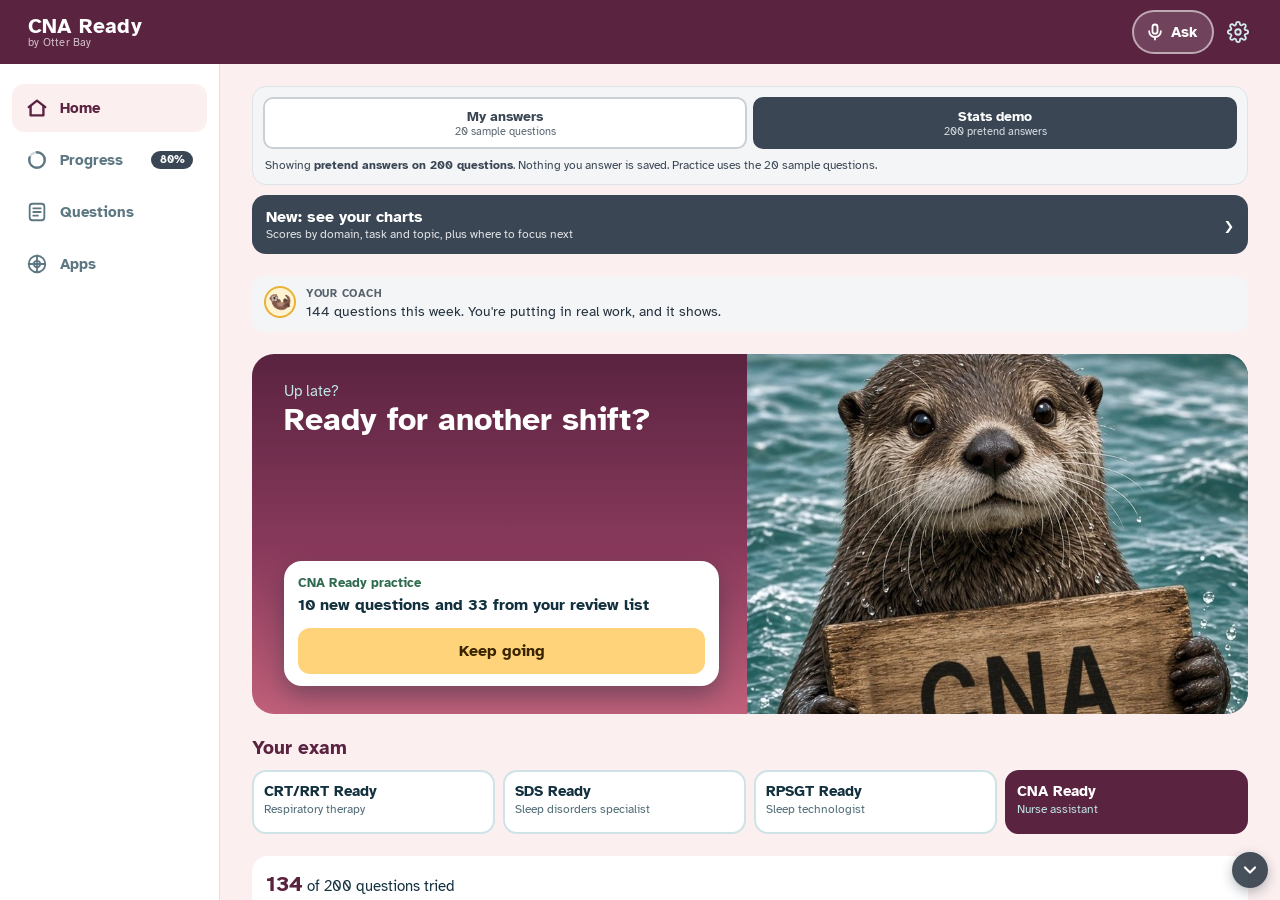
==== commit 33a6ace6: "Calculator drags anywhere: side to side as well as up and down (apps and vetting pages) Co-Authored-" ====
--- a/cna/index.html
+++ b/cna/index.html
@@ -2,7 +2,7 @@
 <html lang="en">
 <head>
 <meta charset="utf-8">
-<script>window.BUILD = "202611260921"; /* Auto-update: see tools/release.py */
+<script>window.BUILD = "202611270801"; /* Auto-update: see tools/release.py */
 (function () { try { fetch("../version.json?t=" + Date.now(), { cache: "no-store" }).then(function (r) { return r.ok ? r.json() : null; }).then(function (j) {
   if (!j || !j.build || j.build === window.BUILD) return;
   var k = "obReloaded:" + j.build; try { if (sessionStorage.getItem(k)) return; sessionStorage.setItem(k, "1"); } catch (e) {}
@@ -11,12 +11,12 @@
 <meta name="viewport" content="width=device-width, initial-scale=1, viewport-fit=cover">
 <title>CNA Ready Mock-up</title>
 <link rel="stylesheet" href="https://fonts.googleapis.com/css2?family=Atkinson+Hyperlegible:wght@400;700&family=Fredoka:wght@500;600&display=swap">
-<link rel="stylesheet" href="../css/app.css?v=202611260921">
-<link rel="stylesheet" href="../css/evidence.css?v=202611260921">
-<link rel="stylesheet" href="../css/calc.css?v=202611260921">
-<link rel="stylesheet" href="../css/home.css?v=202611260921">
-<link rel="stylesheet" href="../css/views.css?v=202611260921">
-<link rel="stylesheet" href="../css/voice.css?v=202611260921">
+<link rel="stylesheet" href="../css/app.css?v=202611270801">
+<link rel="stylesheet" href="../css/evidence.css?v=202611270801">
+<link rel="stylesheet" href="../css/calc.css?v=202611270801">
+<link rel="stylesheet" href="../css/home.css?v=202611270801">
+<link rel="stylesheet" href="../css/views.css?v=202611270801">
+<link rel="stylesheet" href="../css/voice.css?v=202611270801">
 <link rel="manifest" href="manifest.webmanifest">
 <meta name="theme-color" content="#5A2340">
 <link rel="apple-touch-icon" href="../images/icons/app-cna-180.png">
@@ -28,31 +28,33 @@
   <p class="note">Shown at real phone proportions. On an actual phone it fills the screen.</p>
 </div>
 <script>window.APP_LABEL = "CNA"; window.EXAM = "CNA"; window.START_PAGE = "home"; window.EXAM_LINKS = { RRT: "../", SDS: "../sds/", RPSGT: "../rpsgt/", CNA: "./" }; window.EXAM_WEIGHTS = { "I-A": 14, "I-B": 39, "I-C": 8, "II-A": 11, "II-B": 2, "III-A": 8, "III-B": 7, "III-C": 3, "III-D": 8 };</script>
-<script src="../js/progress.js?v=202611260921"></script>
-<script src="../js/demo/cna.js?v=202611260921"></script>
-<script src="../js/demo.js?v=202611260921"></script>
-<script src="../js/stats.js?v=202611260921"></script>
-<script src="../js/focus.js?v=202611260921"></script>
-<script src="../js/chapters.js?v=202611260921"></script>
-<script src="../js/exams.js?v=202611260921"></script>
-<script src="../js/coach.js?v=202611260921"></script>
-<script src="../js/scales.js?v=202611260921"></script>
-<script src="../js/sleep_scales.js?v=202611260921"></script>
-<script src="../js/cna_scales.js?v=202611260921"></script>
-<script src="../js/acronyms.js?v=202611260921"></script>
-<script src="../js/card_meta.js?v=202611260921"></script>
-<script src="../js/scale_outline.js?v=202611260921"></script>
-<script src="../js/calc.js?v=202611260921"></script>
-<script src="../js/home.js?v=202611260921"></script>
-<script src="../js/views.js?v=202611260921"></script>
-<script src="../js/flash.js?v=202611260921"></script>
-<script src="../js/app.js?v=202611260921"></script>
-<script src="../js/memory_ideas.js?v=202611260921"></script>
-<script src="../js/stickers.js?v=202611260921"></script>
-<script src="../js/recall.js?v=202611260921"></script>
-<script src="../js/jingle.js?v=202611260921"></script>
-<script src="../js/voice.js?v=202611260921"></script>
-<script src="../js/bin.js?v=202611260921"></script>
-<script src="../js/scrollhint.js?v=202611260921"></script>
+<script src="../js/progress.js?v=202611270801"></script>
+<script src="../js/demo/cna.js?v=202611270801"></script>
+<script src="../js/demo.js?v=202611270801"></script>
+<script src="../js/stats.js?v=202611270801"></script>
+<script src="../js/focus.js?v=202611270801"></script>
+<script src="../js/chapters.js?v=202611270801"></script>
+<script src="../js/exams.js?v=202611270801"></script>
+<script src="../js/coach.js?v=202611270801"></script>
+<script src="../js/scales.js?v=202611270801"></script>
+<script src="../js/sleep_scales.js?v=202611270801"></script>
+<script src="../js/cna_scales.js?v=202611270801"></script>
+<script src="../js/acronyms.js?v=202611270801"></script>
+<script src="../js/card_meta.js?v=202611270801"></script>
+<script src="../js/scale_outline.js?v=202611270801"></script>
+<script src="../js/calc.js?v=202611270801"></script>
+<script src="../js/home.js?v=202611270801"></script>
+<script src="../js/views.js?v=202611270801"></script>
+<script src="../js/flash.js?v=202611270801"></script>
+<script src="../js/app.js?v=202611270801"></script>
+<script src="../js/qpick.js?v=202611270801"></script>
+<script src="../js/memory_ideas.js?v=202611270801"></script>
+<script src="../js/stickers.js?v=202611270801"></script>
+<script src="../js/recall.js?v=202611270801"></script>
+<script src="../js/jingle.js?v=202611270801"></script>
+<script src="../js/voice.js?v=202611270801"></script>
+<script src="../js/bin.js?v=202611270801"></script>
+<script src="../js/eggs.js?v=202611270801"></script>
+<script src="../js/scrollhint.js?v=202611270801"></script>
 </body>
 </html>
--- a/css/voice.css
+++ b/css/voice.css
@@ -779,3 +779,12 @@
 .binflag.binhave > span:first-child { color: #C99A2E; }
 .binflag.binhave b { color: #14222C; }
 .binflag.binhave .binsavedgo { margin-left: auto; font: inherit; font-weight: 700; color: #0B4F6C; background: #fff; border: 2px solid #0B4F6C; border-radius: 999px; padding: 4px 12px; cursor: pointer; }
+.jsound .jbass { margin-left: 6px; border-style: dashed; }
+.jsound .jbass.on { border-style: solid; background: #14222C; border-color: #14222C; color: #fff; }
+/* a picture being dragged over the otter or a card: the drop spot lights up (Ken, Nov 26) */
+.recallsvg .rdrop { filter: drop-shadow(0 0 5px #F1B92D) drop-shadow(0 0 2px #F1B92D); }
+/* a symbol on each way to study (Ken, Nov 26) */
+.binstyle { display: inline-flex; align-items: center; justify-content: center; gap: 8px; }
+.binstyle .binsi { flex-shrink: 0; }
+.binhead small .binsi { width: 15px; height: 15px; vertical-align: -3px; margin-right: 4px; }
+@media (min-width: 700px) { .binstyles { grid-template-columns: repeat(4, 1fr); } }
